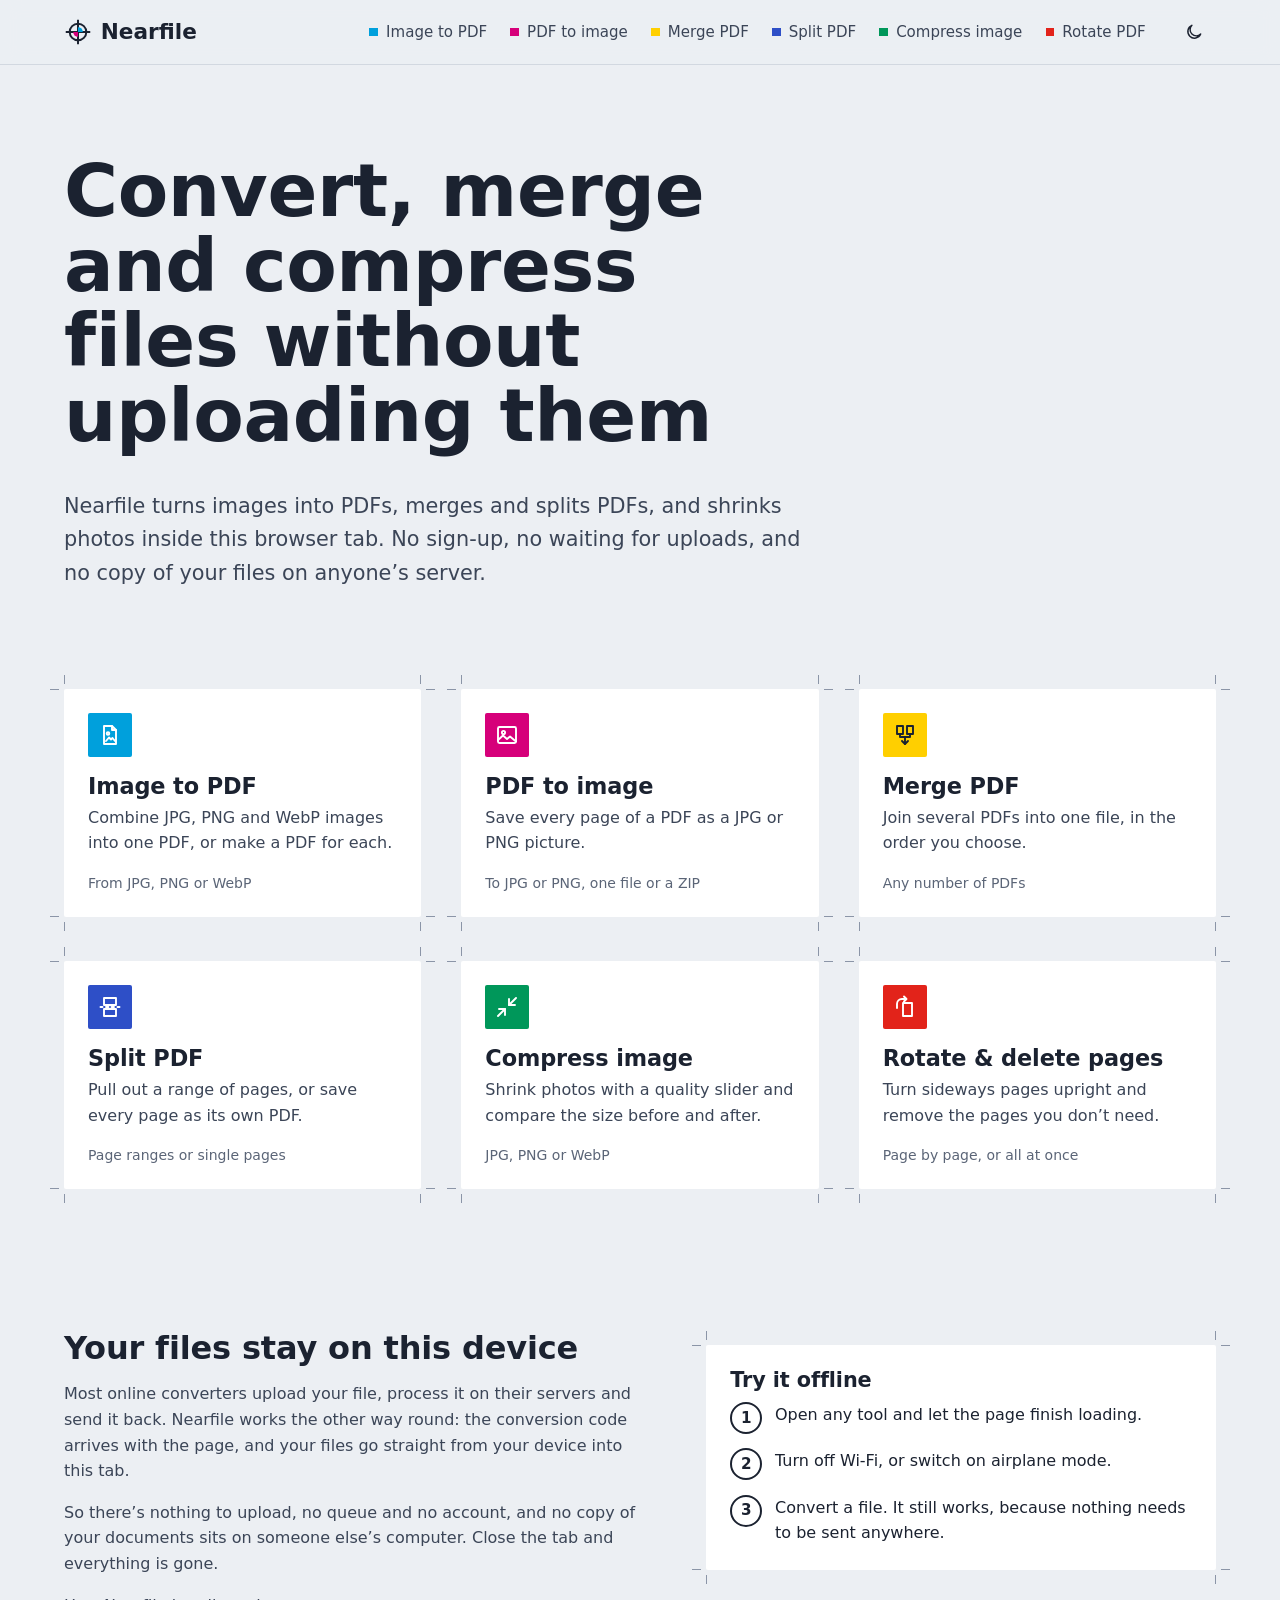
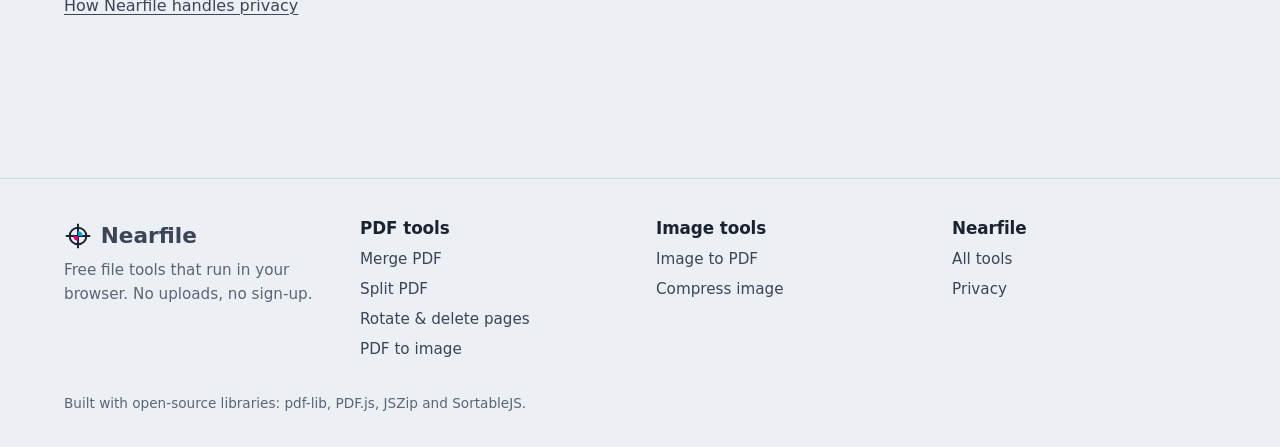
==== public/index.html @ 50607411 "Add files via upload" ====
<!doctype html>
<html lang="en">
<head>
  <meta charset="utf-8">
  <meta name="viewport" content="width=device-width, initial-scale=1">
  <meta http-equiv="Content-Security-Policy" content="default-src 'self'; script-src 'self' https://cdn.jsdelivr.net; connect-src 'self' https://cdn.jsdelivr.net; font-src 'self' https://cdn.jsdelivr.net; img-src 'self' blob: data:; worker-src 'self' blob:; style-src 'self'; object-src 'none'; base-uri 'self'; form-action 'none'">
  <meta name="referrer" content="no-referrer">
  <title>Nearfile: Free File Converter That Never Uploads Your Files</title>
  <meta name="description" content="Convert images to PDF, merge, split and rotate PDFs, turn PDF pages into images and compress photos. Free, no sign-up, and your files never leave your device.">
  <meta property="og:type" content="website">
  <meta property="og:site_name" content="Nearfile">
  <meta property="og:title" content="Nearfile: Free File Converter That Never Uploads Your Files">
  <meta property="og:description" content="Convert images to PDF, merge, split and rotate PDFs, turn PDF pages into images and compress photos. Free, no sign-up, and your files never leave your device.">
  <meta name="theme-color" content="#eceff3" media="(prefers-color-scheme: light)">
  <meta name="theme-color" content="#11151c" media="(prefers-color-scheme: dark)">
  <link rel="icon" href="assets/img/favicon.svg" type="image/svg+xml">
  <link rel="stylesheet" href="assets/css/site.css">
  <script src="assets/js/theme-init.js"></script>
  <script src="assets/js/site.js" defer></script>
  <script type="application/ld+json">{"@context": "https://schema.org", "@type": "WebSite", "name": "Nearfile", "description": "Convert images to PDF, merge, split and rotate PDFs, turn PDF pages into images and compress photos. Free, no sign-up, and your files never leave your device."}</script>
</head>
<body>
<a class="skip-link" href="#main">Skip to content</a>
<header class="site-header">
  <div class="wrap header-row">
    <a class="brand" href="./"><svg viewBox="0 0 32 32" aria-hidden="true"><path class="k" d="M16 2v28M2 16h28" stroke-width="2.25" fill="none"/><circle class="k" cx="16" cy="16" r="9.5" stroke-width="2.25" fill="none"/><path class="c" d="M16 16V10.5A5.5 5.5 0 0 1 21.5 16Z"/><path class="m" d="M16 16v5.5a5.5 5.5 0 0 1-5.5-5.5Z"/></svg><span>Nearfile</span></a>
    <nav class="site-nav" id="site-nav" aria-label="Tools">
      <ul>
          <li><a class="t-image-to-pdf" href="image-to-pdf/">Image to PDF</a></li>
          <li><a class="t-pdf-to-image" href="pdf-to-image/">PDF to image</a></li>
          <li><a class="t-merge-pdf" href="merge-pdf/">Merge PDF</a></li>
          <li><a class="t-split-pdf" href="split-pdf/">Split PDF</a></li>
          <li><a class="t-compress-image" href="compress-image/">Compress image</a></li>
          <li><a class="t-rotate-pdf" href="rotate-pdf/">Rotate PDF</a></li>
      </ul>
    </nav>
    <div class="header-actions">
      <button type="button" class="icon-btn theme-toggle" data-theme-toggle aria-pressed="false" aria-label="Dark theme" title="Dark theme">
        <svg class="icon moon" viewBox="0 0 24 24" aria-hidden="true"><path d="M20 14.5A8 8 0 1 1 9.5 4a6.5 6.5 0 0 0 10.5 10.5z"/></svg><svg class="icon sun" viewBox="0 0 24 24" aria-hidden="true"><circle cx="12" cy="12" r="4"/><path d="M12 2v2M12 20v2M4.9 4.9l1.4 1.4M17.7 17.7l1.4 1.4M2 12h2M20 12h2M4.9 19.1l1.4-1.4M17.7 6.3l1.4-1.4"/></svg>
      </button>
      <button type="button" class="icon-btn nav-toggle" data-nav-toggle aria-expanded="false" aria-controls="site-nav">
        <svg class="icon" viewBox="0 0 24 24" aria-hidden="true"><path d="M4 7h16M4 12h16M4 17h16"/></svg><span>Tools</span>
      </button>
    </div>
  </div>
</header>
<main id="main">
  <div class="wrap">
    <section class="hero">
      <h1>Convert, merge and compress files without uploading them</h1>
      <p class="lead">Nearfile turns images into PDFs, merges and splits PDFs, and shrinks photos inside this browser tab. No sign-up, no waiting for uploads, and no copy of your files on anyone’s server.</p>
    </section>

    <section class="tools-section" aria-labelledby="tools-title">
      <h2 id="tools-title" class="visually-hidden">Tools</h2>
      <ul class="tool-grid">
        <li>
          <a class="tool-card cropped t-image-to-pdf" href="image-to-pdf/">
            <span class="swatch" aria-hidden="true"><svg class="icon" viewBox="0 0 24 24" aria-hidden="true"><path d="M6 3h8l4 4v14H6z"/><path d="M14 3v4h4"/><circle cx="10" cy="10.5" r="1.3"/><path d="m8 18 3-3.5 2 2 1.5-1.5 2.5 3"/></svg></span>
            <h3>Image to PDF</h3>
            <p>Combine JPG, PNG and WebP images into one PDF, or make a PDF for each.</p>
            <span class="formats">From JPG, PNG or WebP</span>
          </a>
        </li>
        <li>
          <a class="tool-card cropped t-pdf-to-image" href="pdf-to-image/">
            <span class="swatch" aria-hidden="true"><svg class="icon" viewBox="0 0 24 24" aria-hidden="true"><rect x="3" y="4" width="18" height="16" rx="1.5"/><circle cx="8.5" cy="9.5" r="1.6"/><path d="m3 17 5-4.5 4 3.5 3-2.5 6 5"/></svg></span>
            <h3>PDF to image</h3>
            <p>Save every page of a PDF as a JPG or PNG picture.</p>
            <span class="formats">To JPG or PNG, one file or a ZIP</span>
          </a>
        </li>
        <li>
          <a class="tool-card cropped t-merge-pdf" href="merge-pdf/">
            <span class="swatch" aria-hidden="true"><svg class="icon" viewBox="0 0 24 24" aria-hidden="true"><path d="M4 3h6v8H4zM14 3h6v8h-6z"/><path d="M7 11v3h10v-3"/><path d="M12 14v7"/><path d="m9 18 3 3 3-3"/></svg></span>
            <h3>Merge PDF</h3>
            <p>Join several PDFs into one file, in the order you choose.</p>
            <span class="formats">Any number of PDFs</span>
          </a>
        </li>
        <li>
          <a class="tool-card cropped t-split-pdf" href="split-pdf/">
            <span class="swatch" aria-hidden="true"><svg class="icon" viewBox="0 0 24 24" aria-hidden="true"><path d="M6 3h12v7H6zM6 14h12v7H6z"/><path d="M2.5 12h2M8 12h2.5M13.5 12h2.5M19.5 12h2"/></svg></span>
            <h3>Split PDF</h3>
            <p>Pull out a range of pages, or save every page as its own PDF.</p>
            <span class="formats">Page ranges or single pages</span>
          </a>
        </li>
        <li>
          <a class="tool-card cropped t-compress-image" href="compress-image/">
            <span class="swatch" aria-hidden="true"><svg class="icon" viewBox="0 0 24 24" aria-hidden="true"><path d="M4 14h6v6M20 10h-6V4"/><path d="m14 10 7-7M3 21l7-7"/></svg></span>
            <h3>Compress image</h3>
            <p>Shrink photos with a quality slider and compare the size before and after.</p>
            <span class="formats">JPG, PNG or WebP</span>
          </a>
        </li>
        <li>
          <a class="tool-card cropped t-rotate-pdf" href="rotate-pdf/">
            <span class="swatch" aria-hidden="true"><svg class="icon" viewBox="0 0 24 24" aria-hidden="true"><path d="M10 8h9v13h-9z"/><path d="M4 13V9a5 5 0 0 1 5-5h4"/><path d="m11 1.5 2.5 2.5L11 6.5"/></svg></span>
            <h3>Rotate & delete pages</h3>
            <p>Turn sideways pages upright and remove the pages you don’t need.</p>
            <span class="formats">Page by page, or all at once</span>
          </a>
        </li>
      </ul>
    </section>

    <section class="local" aria-labelledby="local-title">
      <div class="prose">
        <h2 id="local-title">Your files stay on this device</h2>
        <p>Most online converters upload your file, process it on their servers and send it back. Nearfile works the other way round: the conversion code arrives with the page, and your files go straight from your device into this tab.</p>
        <p>So there’s nothing to upload, no queue and no account, and no copy of your documents sits on someone else’s computer. Close the tab and everything is gone.</p>
        <p><a href="privacy/">How Nearfile handles privacy</a></p>
      </div>
      <div class="check-sheet cropped">
        <h3>Try it offline</h3>
        <ol class="steps">
          <li><span>Open any tool and let the page finish loading.</span></li>
          <li><span>Turn off Wi‑Fi, or switch on airplane mode.</span></li>
          <li><span>Convert a file. It still works, because nothing needs to be sent anywhere.</span></li>
        </ol>
      </div>
    </section>
  </div>
</main>
<footer class="site-footer">
  <div class="wrap">
    <div class="footer-grid">
      <div>
        <a class="brand" href="./"><svg viewBox="0 0 32 32" aria-hidden="true"><path class="k" d="M16 2v28M2 16h28" stroke-width="2.25" fill="none"/><circle class="k" cx="16" cy="16" r="9.5" stroke-width="2.25" fill="none"/><path class="c" d="M16 16V10.5A5.5 5.5 0 0 1 21.5 16Z"/><path class="m" d="M16 16v5.5a5.5 5.5 0 0 1-5.5-5.5Z"/></svg><span>Nearfile</span></a>
        <p class="muted">Free file tools that run in your browser. No uploads, no sign-up.</p>
      </div>
      <nav aria-labelledby="f-pdf">
        <h2 id="f-pdf">PDF tools</h2>
        <ul>
          <li><a href="merge-pdf/">Merge PDF</a></li>
          <li><a href="split-pdf/">Split PDF</a></li>
          <li><a href="rotate-pdf/">Rotate & delete pages</a></li>
          <li><a href="pdf-to-image/">PDF to image</a></li>
        </ul>
      </nav>
      <nav aria-labelledby="f-img">
        <h2 id="f-img">Image tools</h2>
        <ul>
          <li><a href="image-to-pdf/">Image to PDF</a></li>
          <li><a href="compress-image/">Compress image</a></li>
        </ul>
      </nav>
      <nav aria-labelledby="f-about">
        <h2 id="f-about">Nearfile</h2>
        <ul>
          <li><a href="./">All tools</a></li>
          <li><a href="privacy/">Privacy</a></li>
        </ul>
      </nav>
    </div>
    <p class="footer-note">Built with open-source libraries: <a href="https://github.com/Hopding/pdf-lib">pdf-lib</a>, <a href="https://github.com/mozilla/pdf.js">PDF.js</a>, <a href="https://github.com/Stuk/jszip">JSZip</a> and <a href="https://github.com/SortableJS/Sortable">SortableJS</a>.</p>
  </div>
</footer>
</body>
</html>
---- public/assets/css/site.css ----
/*
 * Nearfile shared styles
 *
 * Visual idea: files lie on a cool grey desk as white sheets, framed by printer's
 * crop marks. Each tool takes a process-ink colour (cyan, magenta, yellow and
 * their overprints: blue, green, red). Fonts are system fonts only, so the
 * site makes no requests to font services.
 */

/* ---------- Tokens ---------- */
:root {
  color-scheme: light;
  --desk: #eceff3;
  --sheet: #ffffff;
  --sheet-2: #f3f5f8;
  --ink: #1b2230;
  --ink-soft: #3b4557;
  --muted: #5b6577;
  --rule: #d2d8e0;
  --mark: #8b95a7;
  --cyan: #00a0dc;
  --magenta: #d6007a;
  --yellow: #ffcf00;
  --blue: #2e4fc7;
  --green: #00975a;
  --red: #e2231a;
  --on-tool: #ffffff;
  --focus: #0089c2;
  --btn-bg: #1b2230;
  --btn-fg: #ffffff;
  --btn-hover: #323d55;
  --over: #e5f5fc;
  --danger: #a8201a;
  --danger-bg: #fdeceb;
  --danger-line: #f1b9b4;
  --info-bg: #e8f4fa;
  --info-line: #a9d5ea;
  --ok-line: #9fd3b6;

  --font-body: system-ui, -apple-system, "Segoe UI", Roboto, "Helvetica Neue", Arial, sans-serif;
  --font-display: Bahnschrift, "DIN Alternate", "DIN Condensed", "Franklin Gothic Medium", "Nimbus Sans Narrow", sans-serif-condensed, var(--font-body);

  --r-sheet: 2px;
  --r-control: 8px;
  --r-pill: 999px;
  --wrap: 72rem;
  --pad: clamp(1rem, 4vw, 2rem);
  --tool: var(--ink);
}

:root[data-theme="dark"] {
  color-scheme: dark;
  --desk: #11151c;
  --sheet: #1a2029;
  --sheet-2: #222a35;
  --ink: #e9edf3;
  --ink-soft: #c5cdd9;
  --muted: #9aa5b6;
  --rule: #2f3846;
  --mark: #5f6a7c;
  --cyan: #38c2f2;
  --magenta: #ff58b1;
  --yellow: #ffd84d;
  --blue: #8299ff;
  --green: #45d093;
  --red: #ff7064;
  --on-tool: #11151c;
  --focus: #38c2f2;
  --btn-bg: #e9edf3;
  --btn-fg: #11151c;
  --btn-hover: #ffffff;
  --over: #142a3a;
  --danger: #ffa79e;
  --danger-bg: #36191a;
  --danger-line: #6b302c;
  --info-bg: #13283a;
  --info-line: #285370;
  --ok-line: #2c6145;
}

@media (prefers-color-scheme: dark) {
  :root:not([data-theme="light"]) {
    color-scheme: dark;
    --desk: #11151c;
    --sheet: #1a2029;
    --sheet-2: #222a35;
    --ink: #e9edf3;
    --ink-soft: #c5cdd9;
    --muted: #9aa5b6;
    --rule: #2f3846;
    --mark: #5f6a7c;
    --cyan: #38c2f2;
    --magenta: #ff58b1;
    --yellow: #ffd84d;
    --blue: #8299ff;
    --green: #45d093;
    --red: #ff7064;
    --on-tool: #11151c;
    --focus: #38c2f2;
    --btn-bg: #e9edf3;
    --btn-fg: #11151c;
    --btn-hover: #ffffff;
    --over: #142a3a;
    --danger: #ffa79e;
    --danger-bg: #36191a;
    --danger-line: #6b302c;
    --info-bg: #13283a;
    --info-line: #285370;
    --ok-line: #2c6145;
  }
}

/* Tool colours: process inks and their two-ink overprints. */
.t-image-to-pdf   { --tool: var(--cyan); }
.t-pdf-to-image   { --tool: var(--magenta); }
.t-merge-pdf      { --tool: var(--yellow); --on-tool: #1b2230; }
.t-split-pdf      { --tool: var(--blue); }
.t-compress-image { --tool: var(--green); }
.t-rotate-pdf     { --tool: var(--red); }

/* ---------- Base ---------- */
*, *::before, *::after { box-sizing: border-box; }
html { -webkit-text-size-adjust: 100%; scroll-padding-top: 5rem; }
body {
  margin: 0;
  min-height: 100vh;
  display: flex;
  flex-direction: column;
  background: var(--desk);
  color: var(--ink);
  font: 400 1rem/1.6 var(--font-body);
  overflow-x: clip;
}
main { flex: 1; }
img, svg { max-width: 100%; }
[hidden] { display: none !important; }

a { color: inherit; text-decoration-thickness: 1px; text-underline-offset: 0.2em; }
a:hover { text-decoration-thickness: 2px; }
:focus-visible { outline: 3px solid var(--focus); outline-offset: 2px; }

h1, h2, h3 {
  margin: 0 0 0.5em;
  font-family: var(--font-display);
  font-weight: 700;
  line-height: 1.08;
  letter-spacing: -0.005em;
  text-wrap: balance;
}
h1 { font-size: clamp(2.25rem, 5.5vw, 3.25rem); }
h2 { font-size: clamp(1.5rem, 3vw, 2rem); }
h3 { font-size: 1.25rem; }
p { margin: 0 0 1em; }

.wrap { width: min(100% - 2 * var(--pad), var(--wrap)); margin-inline: auto; }
.prose { max-width: 66ch; }
.prose h2 { margin-top: 2.25rem; }
.prose ul { padding-left: 1.2rem; }
.prose li { margin-bottom: 0.4rem; }
.lead { font-size: 1.15rem; color: var(--ink-soft); max-width: 58ch; }
.muted { color: var(--muted); }

.visually-hidden {
  position: absolute !important;
  width: 1px; height: 1px;
  margin: -1px; padding: 0;
  overflow: hidden;
  clip: rect(0 0 0 0);
  white-space: nowrap;
  border: 0;
}
.skip-link {
  position: absolute;
  left: 1rem; top: -4rem;
  z-index: 50;
  padding: 0.6rem 1rem;
  background: var(--btn-bg);
  color: var(--btn-fg);
  border-radius: var(--r-control);
}
.skip-link:focus { top: 1rem; }

.icon { width: 1.25rem; height: 1.25rem; flex: none; fill: none; stroke: currentColor; stroke-width: 1.75; stroke-linecap: round; stroke-linejoin: round; }

/* ---------- Crop marks: the site's signature device ---------- */
.cropped { position: relative; --crop: var(--mark); }
.cropped::before {
  content: "";
  position: absolute;
  inset: -14px;
  pointer-events: none;
  background:
    linear-gradient(var(--crop), var(--crop)) 14px 0 / 1px 9px,
    linear-gradient(var(--crop), var(--crop)) 0 14px / 9px 1px,
    linear-gradient(var(--crop), var(--crop)) calc(100% - 14px) 0 / 1px 9px,
    linear-gradient(var(--crop), var(--crop)) 100% 14px / 9px 1px,
    linear-gradient(var(--crop), var(--crop)) 14px 100% / 1px 9px,
    linear-gradient(var(--crop), var(--crop)) 0 calc(100% - 14px) / 9px 1px,
    linear-gradient(var(--crop), var(--crop)) calc(100% - 14px) 100% / 1px 9px,
    linear-gradient(var(--crop), var(--crop)) 100% calc(100% - 14px) / 9px 1px;
  background-repeat: no-repeat;
  transition: opacity 0.2s;
}

/* ---------- Buttons ---------- */
.btn {
  display: inline-flex;
  align-items: center;
  justify-content: center;
  gap: 0.5rem;
  min-height: 2.75rem;
  padding: 0.6rem 1.15rem;
  border: 1px solid var(--rule);
  border-radius: var(--r-control);
  background: var(--sheet);
  color: var(--ink);
  font: 600 1rem/1.2 var(--font-body);
  text-decoration: none;
  cursor: pointer;
  transition: background-color 0.15s, border-color 0.15s;
}
.btn:hover { border-color: var(--mark); }
.btn:active { transform: translateY(1px); }
.btn:disabled { opacity: 0.5; cursor: not-allowed; transform: none; }
.btn--primary { background: var(--btn-bg); border-color: var(--btn-bg); color: var(--btn-fg); }
.btn--primary:hover { background: var(--btn-hover); border-color: var(--btn-hover); }
.btn--quiet { background: transparent; border-color: transparent; color: var(--ink-soft); }
.btn--quiet:hover { background: var(--sheet); border-color: var(--rule); }
.btn--large { min-height: 3.25rem; padding-inline: 1.5rem; font-size: 1.05rem; }
.btn--small { min-height: 2.25rem; padding: 0.35rem 0.8rem; font-size: 0.9rem; }
.btn--block { width: 100%; }

.icon-btn {
  display: inline-flex;
  align-items: center;
  gap: 0.4rem;
  min-width: 2.75rem;
  min-height: 2.75rem;
  justify-content: center;
  padding: 0 0.6rem;
  border: 1px solid transparent;
  border-radius: var(--r-control);
  background: transparent;
  color: var(--ink);
  font: 600 0.95rem var(--font-body);
  cursor: pointer;
}
.icon-btn:hover { background: var(--sheet); border-color: var(--rule); }

/* ---------- Header ---------- */
.site-header {
  position: sticky;
  top: 0;
  z-index: 30;
  background: var(--desk);
  background: color-mix(in srgb, var(--desk) 90%, transparent);
  -webkit-backdrop-filter: blur(10px);
  backdrop-filter: blur(10px);
  border-bottom: 1px solid var(--rule);
}
.header-row { display: flex; align-items: center; gap: 1rem; min-height: 4rem; }
.brand {
  display: inline-flex;
  align-items: center;
  gap: 0.55rem;
  font-family: var(--font-display);
  font-size: 1.35rem;
  font-weight: 700;
  text-decoration: none;
}
.brand svg { width: 1.75rem; height: 1.75rem; }
.brand .k { stroke: var(--ink); }
.brand .c { fill: var(--cyan); }
.brand .m { fill: var(--magenta); }

.site-nav ul { list-style: none; margin: 0; padding: 0; }
.site-nav a {
  display: flex;
  align-items: center;
  gap: 0.5rem;
  padding: 0.5rem 0.65rem;
  border-radius: var(--r-control);
  color: var(--ink-soft);
  font-size: 0.94rem;
  text-decoration: none;
  white-space: nowrap;
}
.site-nav a::before { content: ""; width: 0.55rem; height: 0.55rem; background: var(--tool); flex: none; }
.site-nav a:hover { background: var(--sheet); color: var(--ink); }
.site-nav a[aria-current="page"] { color: var(--ink); font-weight: 650; box-shadow: inset 0 -2px 0 var(--tool); border-radius: 0; }

.header-actions { display: flex; align-items: center; gap: 0.25rem; }
.theme-toggle .sun { display: none; }
.theme-toggle[aria-pressed="true"] .sun { display: block; }
.theme-toggle[aria-pressed="true"] .moon { display: none; }

@media (min-width: 1024px) {
  .site-nav { margin-left: auto; }
  .site-nav ul { display: flex; gap: 0.15rem; }
  .nav-toggle { display: none; }
}
@media (max-width: 1023.98px) {
  .header-actions { margin-left: auto; }
  .site-nav {
    display: none;
    position: absolute;
    top: 100%;
    left: 0;
    right: 0;
    padding: 0.75rem var(--pad) 1.1rem;
    background: var(--sheet);
    border-bottom: 1px solid var(--rule);
  }
  .site-nav.is-open { display: block; }
  .site-nav ul { display: grid; grid-template-columns: repeat(auto-fill, minmax(10.5rem, 1fr)); gap: 0.15rem 1rem; }
  .site-nav a { padding: 0.7rem 0.5rem; font-size: 1rem; }
}

/* ---------- Footer ---------- */
.site-footer {
  margin-top: clamp(3rem, 8vw, 6rem);
  padding-block: 2.5rem 2rem;
  border-top: 1px solid var(--rule);
  color: var(--ink-soft);
  font-size: 0.95rem;
}
.footer-grid { display: grid; gap: 2rem; grid-template-columns: repeat(auto-fit, minmax(11rem, 1fr)); }
.site-footer h2 { font-size: 1.05rem; margin-bottom: 0.6rem; color: var(--ink); }
.site-footer ul { list-style: none; margin: 0; padding: 0; display: grid; gap: 0.35rem; }
.site-footer a { text-decoration: none; }
.site-footer a:hover { text-decoration: underline; }
.footer-note { margin: 2rem 0 0; font-size: 0.85rem; color: var(--muted); }

/* ---------- Homepage ---------- */
.hero { padding-block: clamp(2.75rem, 8vw, 5.5rem) clamp(2rem, 5vw, 3rem); }
.hero h1 {
  max-width: 17ch;
  font-size: clamp(2.6rem, 7vw, 4.6rem);
  line-height: 1.02;
  animation: register 1.1s cubic-bezier(0.2, 0.7, 0.2, 1) 0.15s both;
}
.hero .lead { font-size: clamp(1.1rem, 2vw, 1.3rem); }

/* One page-load moment: the headline's three ink layers slide into register. */
@keyframes register {
  from { text-shadow: -0.07em 0.03em 0 var(--cyan), 0.06em -0.025em 0 var(--magenta), 0.02em 0.07em 0 var(--yellow); }
  to   { text-shadow: 0 0 0 transparent, 0 0 0 transparent, 0 0 0 transparent; }
}

.tools-section { padding-block: 1rem clamp(3rem, 7vw, 5rem); }
.tool-grid {
  list-style: none;
  margin: 0;
  padding: 14px 0;
  display: grid;
  gap: 2.75rem 2.5rem;
  grid-template-columns: repeat(auto-fill, minmax(min(100%, 18.5rem), 1fr));
}
.tool-card {
  display: flex;
  flex-direction: column;
  height: 100%;
  padding: 1.5rem 1.5rem 1.4rem;
  background: var(--sheet);
  border-radius: var(--r-sheet);
  color: inherit;
  text-decoration: none;
}
.tool-card:hover { --crop: var(--tool); }
.tool-card:hover h3 { text-decoration: underline; text-decoration-thickness: 2px; text-underline-offset: 0.18em; }
.tool-card h3 { font-size: 1.4rem; margin: 1.1rem 0 0.4rem; }
.tool-card p { margin: 0; color: var(--ink-soft); }
.tool-card .formats { margin-top: auto; padding-top: 1rem; font-size: 0.875rem; color: var(--muted); }
.swatch {
  display: grid;
  place-items: center;
  width: 2.75rem;
  height: 2.75rem;
  background: var(--tool);
  color: var(--on-tool);
  border-radius: var(--r-sheet);
}
.swatch .icon { width: 1.5rem; height: 1.5rem; stroke-width: 1.9; }

.local { display: grid; gap: 2.5rem 3.5rem; padding-block: clamp(2rem, 5vw, 3rem); }
@media (min-width: 860px) { .local { grid-template-columns: 1.15fr 1fr; align-items: start; } }
.local .prose p { color: var(--ink-soft); }

.check-sheet { background: var(--sheet); border-radius: var(--r-sheet); padding: 1.5rem; margin-top: 14px; }
.check-sheet h2, .check-sheet h3 { font-size: 1.3rem; }

/* ---------- Numbered steps (real sequences only) ---------- */
.steps { counter-reset: step; list-style: none; margin: 0; padding: 0; display: grid; gap: 0.9rem; }
.steps li { counter-increment: step; display: grid; grid-template-columns: 2rem 1fr; gap: 0.8rem; align-items: baseline; }
.steps li::before {
  content: counter(step);
  display: grid;
  place-items: center;
  width: 2rem;
  height: 2rem;
  border: 2px solid var(--tool);
  border-radius: var(--r-pill);
  font-family: var(--font-display);
  font-weight: 700;
  font-size: 0.95rem;
  align-self: start;
}
.steps strong { display: block; }

/* ---------- Tool pages ---------- */
.tool-head { padding-block: clamp(1.75rem, 5vw, 3rem) 1.5rem; }
.crumbs ol { list-style: none; display: flex; flex-wrap: wrap; gap: 0.4rem; margin: 0 0 1rem; padding: 0; font-size: 0.9rem; color: var(--muted); }
.crumbs li + li::before { content: "/"; margin-right: 0.4rem; }
.crumbs a { text-decoration: none; }
.crumbs a:hover { text-decoration: underline; }
.tool-head h1 { display: flex; align-items: center; gap: 0.9rem; }
.tool-head h1 .swatch { width: 2.5rem; height: 2.5rem; }

.workspace { display: grid; gap: 1.75rem 2.75rem; align-items: start; }
.workspace__main { min-width: 0; padding-top: 14px; }
@media (min-width: 960px) {
  .workspace.has-files { grid-template-columns: minmax(0, 1fr) 21rem; }
  .workspace .panel { position: sticky; top: 5.5rem; margin-top: 14px; max-height: calc(100vh - 6.5rem); overflow-y: auto; overscroll-behavior: contain; }
}

/* Drop zone */
.dropzone {
  display: grid;
  justify-items: center;
  gap: 0.75rem;
  padding: clamp(2.25rem, 7vw, 4.5rem) 1.5rem;
  background: var(--sheet);
  border-radius: var(--r-sheet);
  text-align: center;
  cursor: pointer;
  transition: background-color 0.15s;
}
.dropzone.is-over { background: var(--over); --crop: var(--tool); }
.dropzone.is-disabled { cursor: progress; opacity: 0.6; }
.dropzone__icon { width: 2.75rem; height: 2.75rem; color: var(--tool); stroke-width: 1.6; }
.dropzone__title { margin: 0; font-family: var(--font-display); font-size: 1.6rem; font-weight: 700; line-height: 1.15; }
.dropzone__hint { margin: 0; color: var(--muted); font-size: 0.95rem; }
.dropzone .btn { margin-top: 0.5rem; }
.dz-touch { display: none; }
@media (hover: none) and (pointer: coarse) {
  .dz-pointer { display: none; }
  .dz-touch { display: inline; }
}
.has-files .dropzone {
  display: flex;
  flex-wrap: wrap;
  align-items: center;
  gap: 0.6rem 1rem;
  padding: 0.9rem 1.1rem;
  text-align: left;
}
.has-files .dropzone__icon { width: 1.75rem; height: 1.75rem; }
.has-files .dropzone__title { flex: 1 1 12rem; font-size: 1.1rem; }
.has-files .dropzone__hint { display: none; }
.has-files .dropzone .btn { margin: 0; min-height: 2.5rem; font-size: 0.95rem; }

/* Notices */
.notices:not(:empty) { margin-top: 1.25rem; }
.notice {
  margin: 0;
  padding: 0.8rem 1rem;
  border: 1px solid var(--info-line);
  border-radius: var(--r-control);
  background: var(--info-bg);
  font-size: 0.95rem;
}
.notice--error { border-color: var(--danger-line); background: var(--danger-bg); color: var(--danger); }

/* File list */
.files-bar { display: flex; flex-wrap: wrap; align-items: center; gap: 0.25rem 0.5rem; margin: 1.75rem 0 1rem; }
.files-bar__count { margin: 0 auto 0 0; font-weight: 650; font-variant-numeric: tabular-nums; }
.files-bar__tip { width: 100%; margin: 0; font-size: 0.875rem; color: var(--muted); }

.thumbs {
  list-style: none;
  margin: 0;
  padding: 0.6rem 0 0;
  display: grid;
  gap: 1.1rem;
  grid-template-columns: repeat(auto-fill, minmax(8.5rem, 1fr));
}
@media (max-width: 480px) {
  .thumbs { grid-template-columns: repeat(auto-fill, minmax(6.5rem, 1fr)); gap: 0.9rem; }
  .files-bar__count { width: 100%; }
  .files-bar .btn--quiet:first-of-type { margin-left: -0.8rem; }
  .thumb__move button { width: 1.4rem; height: 1.4rem; }
}
.thumb {
  position: relative;
  display: flex;
  flex-direction: column;
  gap: 0.4rem;
  padding: 0.45rem;
  background: var(--sheet);
  border: 1px solid var(--rule);
  border-radius: var(--r-sheet);
  cursor: grab;
  user-select: none;
  -webkit-user-select: none;
}
.thumb__preview { aspect-ratio: 3 / 4; display: grid; place-items: center; overflow: hidden; background: var(--sheet-2); }
.thumb__preview img { width: 100%; height: 100%; object-fit: contain; pointer-events: none; }
.thumb__index {
  position: absolute;
  top: -0.6rem;
  left: -0.6rem;
  z-index: 1;
  display: grid;
  place-items: center;
  min-width: 1.6rem;
  height: 1.6rem;
  padding: 0 0.35rem;
  border-radius: var(--r-pill);
  background: var(--ink);
  color: var(--sheet);
  font-size: 0.8rem;
  font-weight: 700;
  font-variant-numeric: tabular-nums;
}
.thumb__remove {
  position: absolute;
  top: 0.3rem;
  right: 0.3rem;
  display: grid;
  place-items: center;
  width: 2rem;
  height: 2rem;
  border: 1px solid var(--rule);
  border-radius: var(--r-pill);
  background: var(--sheet);
  color: var(--ink);
  cursor: pointer;
}
.thumb__remove:hover { border-color: var(--danger); color: var(--danger); }
.thumb__remove .icon { width: 1rem; height: 1rem; stroke-width: 2.2; }
.thumb__name { overflow: hidden; font-size: 0.8rem; line-height: 1.3; text-overflow: ellipsis; white-space: nowrap; }
.thumb__row { display: flex; align-items: center; justify-content: space-between; gap: 0.25rem; }
.thumb__size { font-size: 0.75rem; color: var(--muted); font-variant-numeric: tabular-nums; white-space: nowrap; }
.thumb__move { display: flex; gap: 0.15rem; }
.thumb__move button {
  display: grid;
  place-items: center;
  width: 1.6rem;
  height: 1.6rem;
  padding: 0;
  border: 0;
  border-radius: 6px;
  background: transparent;
  color: var(--ink-soft);
  cursor: pointer;
}
.thumb__move button:hover:not(:disabled) { background: var(--sheet-2); color: var(--ink); }
.thumb__move button:disabled { opacity: 0.3; cursor: default; }
.thumb__move .icon { width: 1rem; height: 1rem; stroke-width: 2.2; }
.thumb.is-ghost { opacity: 0.35; }
.thumb.is-chosen { border-color: var(--tool); box-shadow: 0 0 0 2px var(--tool); }
.thumb.is-drag { transform: rotate(2deg); }
.is-busy .thumb { cursor: default; }
.is-busy .thumb__remove, .is-busy .thumb__move { visibility: hidden; }

/* Options panel */
.panel {
  display: grid;
  gap: 1.25rem;
  padding: 1.25rem;
  background: var(--sheet);
  border: 1px solid var(--rule);
  border-radius: var(--r-sheet);
}
.panel > h2 { font-size: 1.3rem; margin: 0; }
.options { display: grid; gap: 1.1rem; margin: 0; padding: 0; border: 0; min-width: 0; }
.field { margin: 0; padding: 0; border: 0; min-width: 0; }
.field legend { margin-bottom: 0.45rem; padding: 0; font-size: 0.95rem; font-weight: 650; }
.field__hint { margin: 0.4rem 0 0; font-size: 0.85rem; color: var(--muted); }
.field:disabled .segmented { opacity: 0.45; }
.segmented { display: flex; flex-wrap: wrap; gap: 3px; padding: 3px; background: var(--sheet-2); border-radius: var(--r-control); }
.segmented label { position: relative; flex: 1 1 auto; }
.segmented input { position: absolute; inset: 0; width: 100%; height: 100%; margin: 0; opacity: 0; cursor: pointer; }
.segmented span {
  display: block;
  padding: 0.5rem 0.6rem;
  border-radius: 6px;
  color: var(--ink-soft);
  font-size: 0.9rem;
  font-weight: 550;
  text-align: center;
  white-space: nowrap;
}
.segmented input:checked + span { background: var(--sheet); color: var(--ink); box-shadow: 0 0 0 1px var(--rule), 0 1px 2px rgb(0 0 0 / 0.08); }
.segmented input:focus-visible + span { outline: 3px solid var(--focus); outline-offset: 1px; }
.field:disabled input { cursor: not-allowed; }

.actions { display: grid; gap: 0.75rem; }
.progress { display: grid; gap: 0.4rem; }
.progress__label { display: flex; justify-content: space-between; gap: 1rem; font-size: 0.875rem; color: var(--muted); font-variant-numeric: tabular-nums; }
.progress__track { height: 0.5rem; overflow: hidden; background: var(--sheet-2); border-radius: var(--r-pill); }
.progress__bar { width: 0; height: 100%; background: var(--tool); transition: width 0.25s ease; }

/* Result */
.result { display: grid; gap: 0.75rem; padding-top: 1.25rem; border-top: 1px solid var(--rule); }
.result h2 { margin: 0; font-size: 1.35rem; }
.result h2:focus { outline: none; }
.result p { margin: 0; color: var(--ink-soft); font-variant-numeric: tabular-nums; }
.result__files { list-style: none; margin: 0; padding: 0; max-height: 15rem; overflow-y: auto; border: 1px solid var(--rule); border-radius: var(--r-control); }
.result__files li + li { border-top: 1px solid var(--rule); }
.result__files a { display: flex; align-items: center; gap: 0.6rem; padding: 0.55rem 0.75rem; font-size: 0.9rem; text-decoration: none; }
.result__files a:hover { background: var(--sheet-2); }
.result__files .name { flex: 1; min-width: 0; overflow: hidden; text-overflow: ellipsis; white-space: nowrap; }
.result__files .size { color: var(--muted); font-variant-numeric: tabular-nums; }

/* Help content under each tool */
.help { display: grid; gap: 3rem; padding-top: clamp(3rem, 7vw, 5rem); }
@media (min-width: 900px) { .help { grid-template-columns: minmax(0, 0.9fr) minmax(0, 1.1fr); gap: 4rem; } }
.faq details { border-top: 1px solid var(--rule); }
.faq details:last-of-type { border-bottom: 1px solid var(--rule); }
.faq summary {
  position: relative;
  padding: 0.9rem 2.25rem 0.9rem 0;
  font-weight: 650;
  cursor: pointer;
  list-style: none;
}
.faq summary::-webkit-details-marker { display: none; }
.faq summary::after { content: "+"; position: absolute; right: 0.35rem; top: 0.7rem; font-size: 1.35rem; font-weight: 400; line-height: 1.2; }
.faq details[open] summary::after { content: "\2212"; }
.faq details p { margin: 0 0 1rem; color: var(--ink-soft); max-width: 66ch; }

.related { padding-top: clamp(2.5rem, 6vw, 4rem); }
.related ul { list-style: none; margin: 0; padding: 0; display: flex; flex-wrap: wrap; gap: 0.75rem; }
.related a {
  display: inline-flex;
  align-items: center;
  gap: 0.6rem;
  padding: 0.55rem 0.9rem 0.55rem 0.6rem;
  background: var(--sheet);
  border: 1px solid var(--rule);
  border-radius: var(--r-control);
  font-weight: 600;
  text-decoration: none;
}
.related a:hover { border-color: var(--tool); }
.related .swatch { width: 1.9rem; height: 1.9rem; }
.related .swatch .icon { width: 1.1rem; height: 1.1rem; }

@media (prefers-reduced-motion: reduce) {
  *, *::before, *::after { animation: none !important; transition: none !important; scroll-behavior: auto !important; }
}

/* Small additions */
.panel form { display: grid; gap: 1.25rem; }
.thumbs:empty { display: none; }
.prose > h2:first-child { margin-top: 0; }
.local--privacy { padding-top: 0; }
@media (min-width: 860px) { .local--privacy .check-sheet { position: sticky; top: 6rem; } }
.check-sheet__note { margin: 1rem 0 0; font-size: 0.95rem; }

/* ======================================================================
   Shared by the PDF and compression tools
   ====================================================================== */
:root { --good: #19703f; }
:root[data-theme="dark"] { --good: #6fdca3; }
@media (prefers-color-scheme: dark) { :root:not([data-theme="light"]) { --good: #6fdca3; } }

/* Small square icon buttons */
.mini-btn {
  display: inline-grid;
  place-items: center;
  width: 2rem;
  height: 2rem;
  padding: 0;
  border: 1px solid transparent;
  border-radius: 6px;
  background: transparent;
  color: var(--ink-soft);
  cursor: pointer;
  text-decoration: none;
}
.mini-btn:hover:not(:disabled) { background: var(--sheet-2); border-color: var(--rule); color: var(--ink); }
.mini-btn:disabled { opacity: 0.35; cursor: default; }
.mini-btn .icon { width: 1.1rem; height: 1.1rem; stroke-width: 2; }
.mini-btn--large { width: 2.5rem; height: 2.5rem; }
.mini-btn--large .icon { width: 1.25rem; height: 1.25rem; }
.mini-btn--delete[aria-pressed="true"] { background: var(--danger-bg); border-color: var(--danger-line); color: var(--danger); }

/* Text fields */
.field-label { display: block; margin-bottom: 0.45rem; font-size: 0.95rem; font-weight: 650; }
.input {
  width: 100%;
  min-height: 2.75rem;
  padding: 0.55rem 0.75rem;
  border: 1px solid var(--rule);
  border-radius: var(--r-control);
  background: var(--sheet);
  color: var(--ink);
  font: inherit;
}
.input::placeholder { color: var(--muted); opacity: 1; }
.input:focus-visible { outline: 3px solid var(--focus); outline-offset: 1px; border-color: var(--focus); }
.input[aria-invalid="true"] { border-color: var(--danger); }
.field__error { margin: 0.4rem 0 0; color: var(--danger); font-size: 0.875rem; }
.field__actions { display: flex; flex-wrap: wrap; gap: 0.25rem; margin: 0.35rem 0 0 -0.6rem; }
.panel__summary { margin: 0; color: var(--ink-soft); font-size: 0.95rem; }

/* Quality slider */
.range-head { display: flex; align-items: baseline; justify-content: space-between; gap: 1rem; margin-bottom: 0.3rem; }
.range-head .field-label { margin: 0; }
.range-value { font-family: var(--font-display); font-size: 1.25rem; font-weight: 700; font-variant-numeric: tabular-nums; }
.range { width: 100%; margin: 0.25rem 0; accent-color: var(--tool); height: 1.75rem; cursor: pointer; }
.range-scale { display: flex; justify-content: space-between; font-size: 0.8rem; color: var(--muted); }

/* Page grids (PDF to image, Split, Rotate) */
.pages {
  list-style: none;
  margin: 0;
  padding: 0.6rem 0 0;
  display: grid;
  gap: 1rem;
  grid-template-columns: repeat(auto-fill, minmax(8rem, 1fr));
}
.pages:empty { display: none; }
@media (max-width: 480px) { .pages { grid-template-columns: repeat(auto-fill, minmax(6.5rem, 1fr)); gap: 0.85rem; } }
.page {
  position: relative;
  display: flex;
  flex-direction: column;
  gap: 0.35rem;
  width: 100%;
  height: 100%;
  padding: 0.45rem;
  background: var(--sheet);
  border: 1px solid var(--rule);
  border-radius: var(--r-sheet);
  color: inherit;
  font: inherit;
  text-align: left;
}
button.page { cursor: pointer; }
button.page:hover:not(:disabled) { border-color: var(--mark); }
button.page:disabled { cursor: default; opacity: 1; }
.page__preview { position: relative; display: block; aspect-ratio: 1; overflow: hidden; background: var(--sheet-2); }
/* The image fills a square and letterboxes the page, so turning it 90° always fits.
   drop-shadow outlines the page itself, not the transparent letterbox. */
.page__preview img {
  position: absolute;
  inset: 4px;
  width: calc(100% - 8px);
  height: calc(100% - 8px);
  object-fit: contain;
  filter: drop-shadow(0 0 1px rgb(0 0 0 / 0.45));
  transition: transform 0.2s ease, opacity 0.2s;
}
.page__preview img:not([src]) { visibility: hidden; }
.page__label { font-size: 0.8rem; color: var(--muted); font-variant-numeric: tabular-nums; }
.page[aria-pressed="true"] { border-color: var(--tool); box-shadow: 0 0 0 2px var(--tool); }
.page[aria-pressed="true"] .page__label { color: var(--ink); font-weight: 650; }
.page__check {
  position: absolute;
  top: -0.55rem;
  right: -0.55rem;
  display: none;
  place-items: center;
  width: 1.5rem;
  height: 1.5rem;
  border-radius: var(--r-pill);
  background: var(--tool);
  color: var(--on-tool);
}
.page__check .icon { width: 0.95rem; height: 0.95rem; stroke-width: 2.6; }
.page[aria-pressed="true"] .page__check { display: grid; }
.page__tools { display: flex; justify-content: space-between; margin-top: auto; }
.page.is-deleted .page__preview img { opacity: 0.2; }
.page.is-deleted .page__label { color: var(--danger); text-decoration: line-through; }
.is-busy .page { pointer-events: none; }
.files-bar__actions { display: flex; flex-wrap: wrap; gap: 0.25rem; }

/* Compression list */
.clist { list-style: none; margin: 0; padding: 0; display: grid; gap: 0.6rem; }
.clist:empty { display: none; }
.crow {
  display: grid;
  grid-template-columns: 4.5rem minmax(0, 1fr) auto;
  align-items: center;
  gap: 0.9rem;
  padding: 0.55rem;
  background: var(--sheet);
  border: 1px solid var(--rule);
  border-radius: var(--r-sheet);
}
.crow__thumb {
  display: grid;
  place-items: center;
  width: 4.5rem;
  height: 4.5rem;
  padding: 0;
  overflow: hidden;
  border: 0;
  background: var(--sheet-2);
  cursor: zoom-in;
}
.crow__thumb:disabled { cursor: progress; }
.crow__thumb img { width: 100%; height: 100%; object-fit: cover; }
.crow__body { display: grid; gap: 0.1rem; min-width: 0; }
.crow__name { overflow: hidden; font-weight: 600; text-overflow: ellipsis; white-space: nowrap; }
.crow__sizes { font-size: 0.9rem; color: var(--ink-soft); font-variant-numeric: tabular-nums; }
.crow__saving { font-size: 0.875rem; color: var(--muted); }
.crow__saving.is-good { color: var(--good); font-weight: 650; }
.crow__actions { display: flex; gap: 0.15rem; }
.is-working .crow__thumb img { opacity: 0.55; }

.totals { display: grid; gap: 0.15rem; padding: 0.9rem 1rem; background: var(--sheet-2); border-radius: var(--r-control); }
.totals__sizes { font-size: 0.95rem; color: var(--ink-soft); font-variant-numeric: tabular-nums; }
.totals__saving { font-family: var(--font-display); font-size: 1.6rem; font-weight: 700; line-height: 1.15; }
.totals.is-good .totals__saving { color: var(--good); }
.downloads { display: grid; gap: 0.5rem; }
.downloads:empty { display: none; }

/* Before / after dialog */
.compare {
  width: min(100% - 2rem, 56rem);
  max-height: calc(100vh - 2rem);
  padding: 0;
  border: 0;
  border-radius: var(--r-sheet);
  background: var(--sheet);
  color: var(--ink);
}
.compare::backdrop { background: rgb(10 14 20 / 0.72); }
.compare__head { display: flex; align-items: center; gap: 1rem; padding: 0.6rem 0.6rem 0.6rem 1.1rem; border-bottom: 1px solid var(--rule); }
.compare__title { flex: 1; min-width: 0; margin: 0; overflow: hidden; font-size: 1.1rem; text-overflow: ellipsis; white-space: nowrap; }
.compare__stage { display: grid; place-items: center; height: min(65vh, 40rem); padding: 0.5rem; background: var(--sheet-2); }
.compare__stage img { max-width: 100%; max-height: 100%; object-fit: contain; }
.compare__foot { display: flex; flex-wrap: wrap; align-items: center; justify-content: space-between; gap: 0.75rem; padding: 0.8rem 1.1rem; }
.compare__foot .segmented { min-width: 14rem; }
.compare__sizes { margin: 0; color: var(--ink-soft); font-variant-numeric: tabular-nums; }
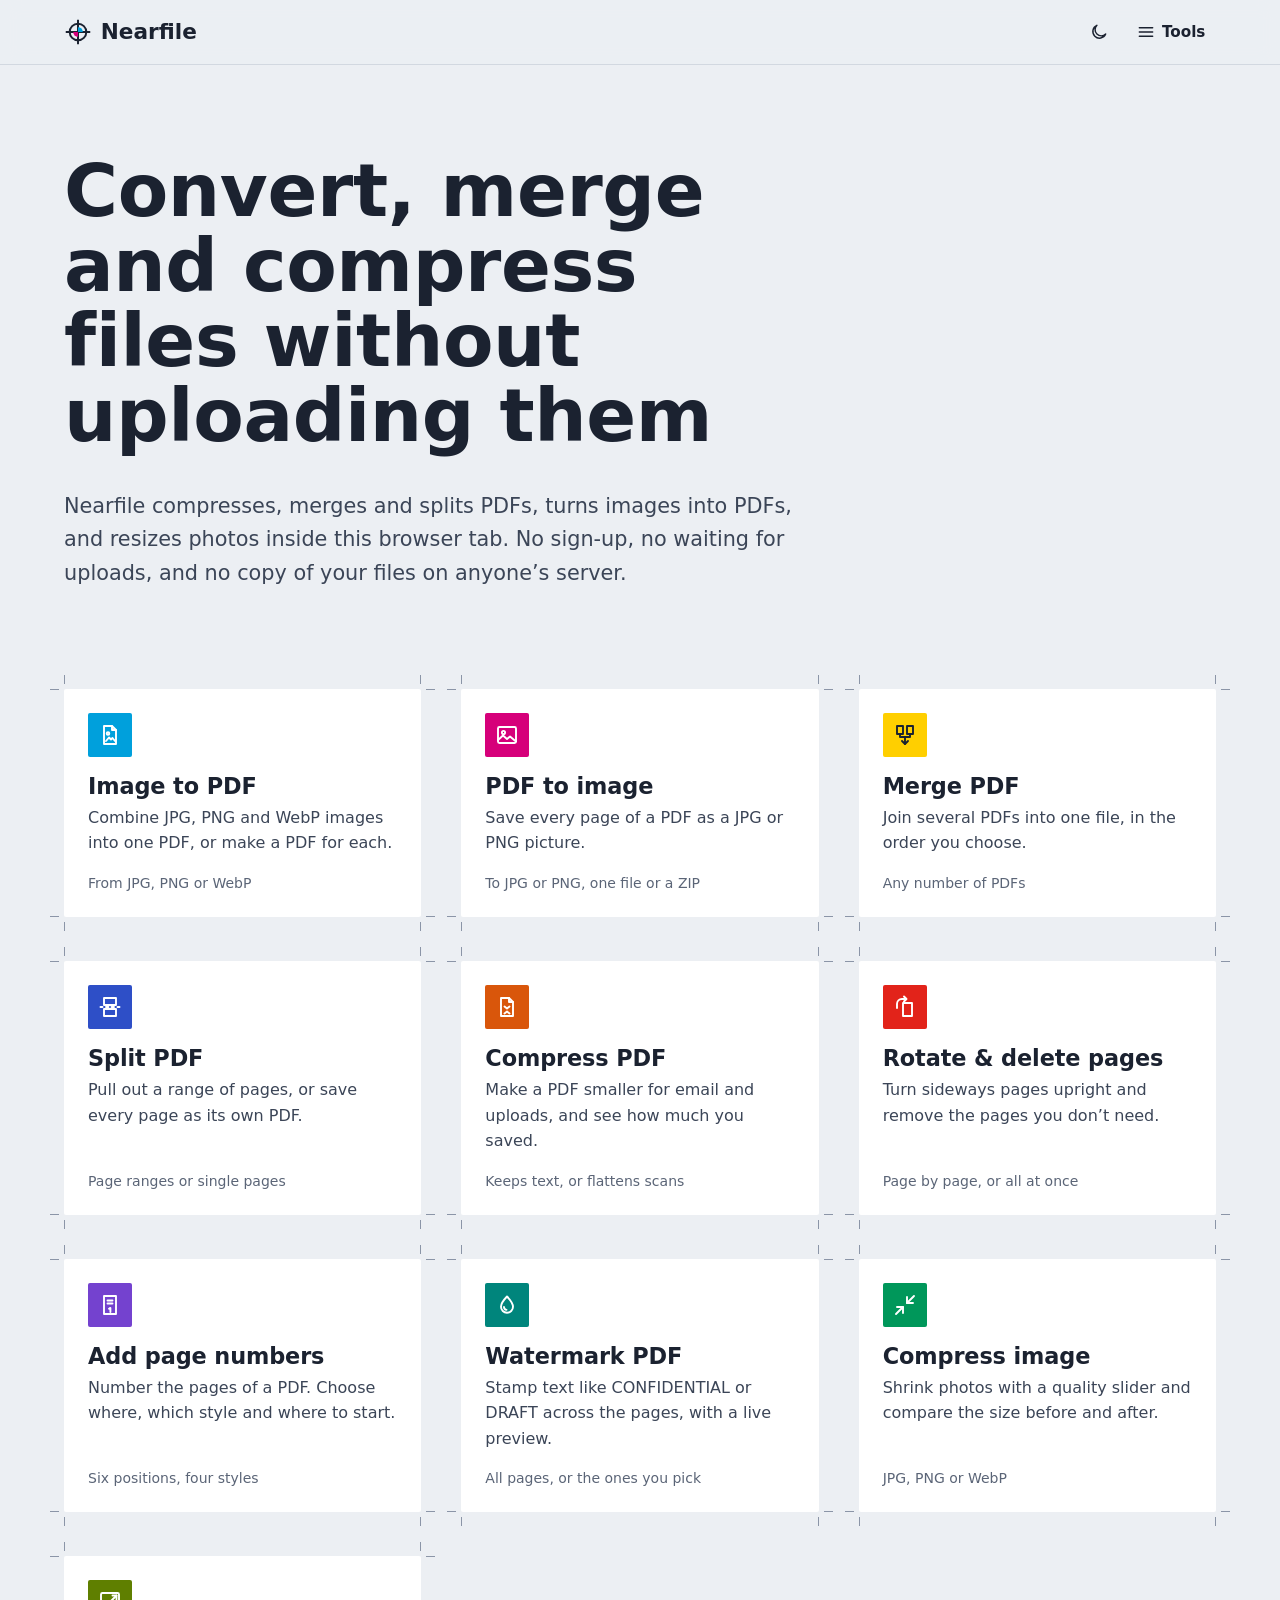
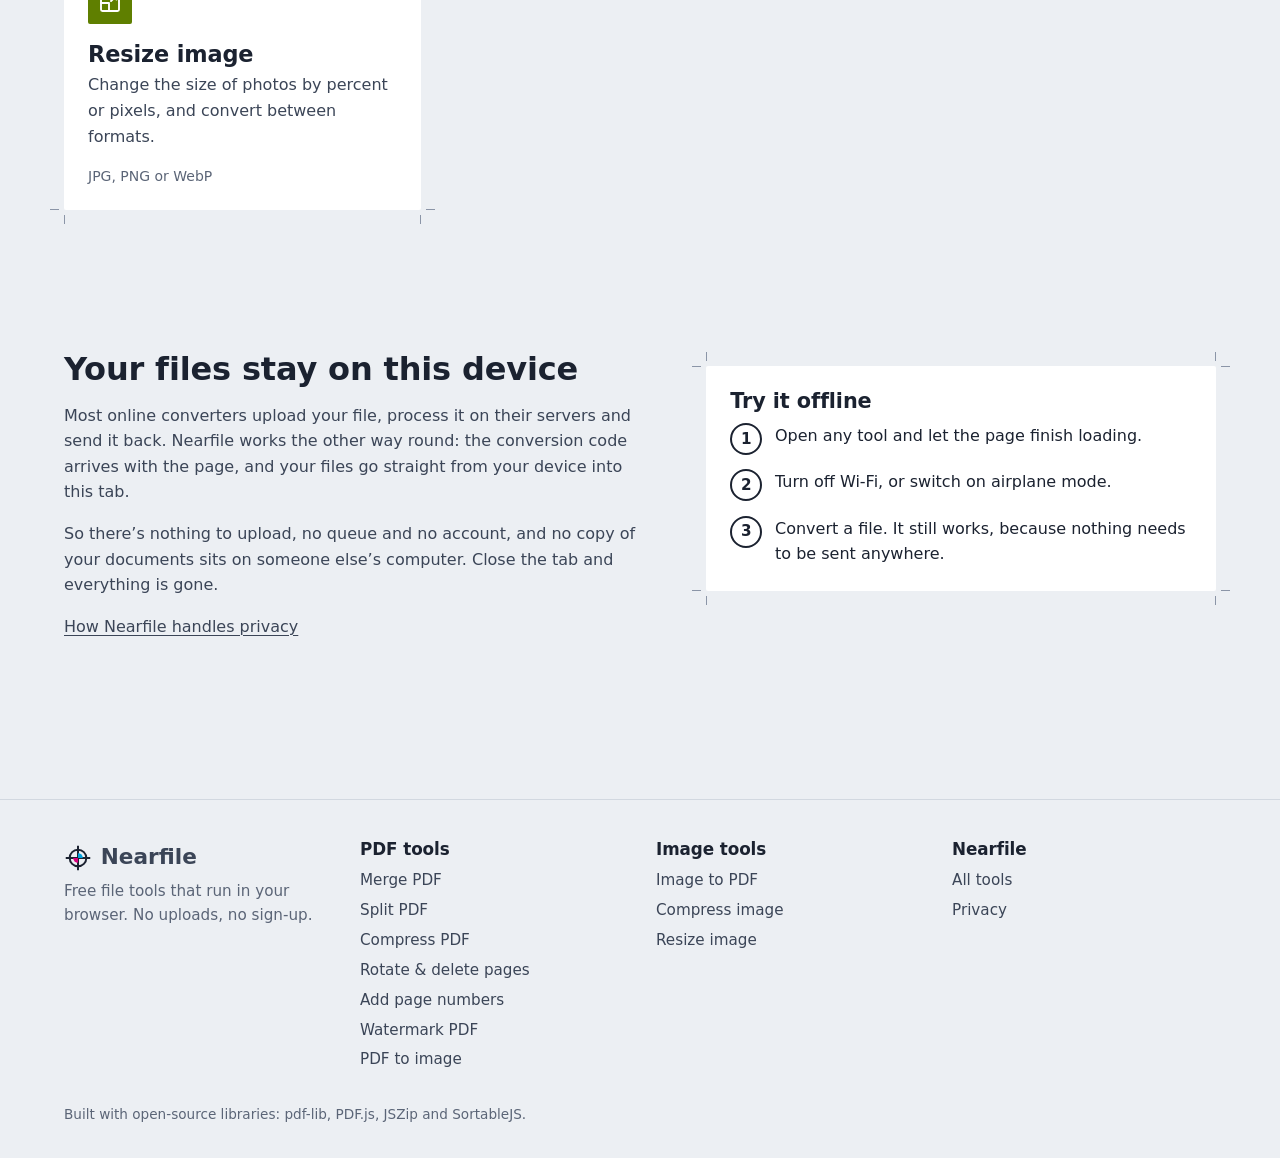
==== commit ac9bb939: "Add files via upload" ====
--- a/public/index.html
+++ b/public/index.html
@@ -6,18 +6,18 @@
   <meta http-equiv="Content-Security-Policy" content="default-src 'self'; script-src 'self' https://cdn.jsdelivr.net; connect-src 'self' https://cdn.jsdelivr.net; font-src 'self' https://cdn.jsdelivr.net; img-src 'self' blob: data:; worker-src 'self' blob:; style-src 'self'; object-src 'none'; base-uri 'self'; form-action 'none'">
   <meta name="referrer" content="no-referrer">
   <title>Nearfile: Free File Converter That Never Uploads Your Files</title>
-  <meta name="description" content="Convert images to PDF, merge, split and rotate PDFs, turn PDF pages into images and compress photos. Free, no sign-up, and your files never leave your device.">
+  <meta name="description" content="Compress, merge, split and rotate PDFs, add page numbers or a watermark, convert images to PDF and resize or compress photos. Free, no sign-up, and your files never leave your device.">
   <meta property="og:type" content="website">
   <meta property="og:site_name" content="Nearfile">
   <meta property="og:title" content="Nearfile: Free File Converter That Never Uploads Your Files">
-  <meta property="og:description" content="Convert images to PDF, merge, split and rotate PDFs, turn PDF pages into images and compress photos. Free, no sign-up, and your files never leave your device.">
+  <meta property="og:description" content="Compress, merge, split and rotate PDFs, add page numbers or a watermark, convert images to PDF and resize or compress photos. Free, no sign-up, and your files never leave your device.">
   <meta name="theme-color" content="#eceff3" media="(prefers-color-scheme: light)">
   <meta name="theme-color" content="#11151c" media="(prefers-color-scheme: dark)">
   <link rel="icon" href="assets/img/favicon.svg" type="image/svg+xml">
   <link rel="stylesheet" href="assets/css/site.css">
   <script src="assets/js/theme-init.js"></script>
   <script src="assets/js/site.js" defer></script>
-  <script type="application/ld+json">{"@context": "https://schema.org", "@type": "WebSite", "name": "Nearfile", "description": "Convert images to PDF, merge, split and rotate PDFs, turn PDF pages into images and compress photos. Free, no sign-up, and your files never leave your device."}</script>
+  <script type="application/ld+json">{"@context": "https://schema.org", "@type": "WebSite", "name": "Nearfile", "description": "Compress, merge, split and rotate PDFs, add page numbers or a watermark, convert images to PDF and resize or compress photos. Free, no sign-up, and your files never leave your device."}</script>
 </head>
 <body>
 <a class="skip-link" href="#main">Skip to content</a>
@@ -30,8 +30,12 @@
           <li><a class="t-pdf-to-image" href="pdf-to-image/">PDF to image</a></li>
           <li><a class="t-merge-pdf" href="merge-pdf/">Merge PDF</a></li>
           <li><a class="t-split-pdf" href="split-pdf/">Split PDF</a></li>
+          <li><a class="t-compress-pdf" href="compress-pdf/">Compress PDF</a></li>
+          <li><a class="t-rotate-pdf" href="rotate-pdf/">Rotate PDF</a></li>
+          <li><a class="t-add-page-numbers" href="add-page-numbers/">Page numbers</a></li>
+          <li><a class="t-watermark-pdf" href="watermark-pdf/">Watermark</a></li>
           <li><a class="t-compress-image" href="compress-image/">Compress image</a></li>
-          <li><a class="t-rotate-pdf" href="rotate-pdf/">Rotate PDF</a></li>
+          <li><a class="t-resize-image" href="resize-image/">Resize image</a></li>
       </ul>
     </nav>
     <div class="header-actions">
@@ -48,7 +52,7 @@
   <div class="wrap">
     <section class="hero">
       <h1>Convert, merge and compress files without uploading them</h1>
-      <p class="lead">Nearfile turns images into PDFs, merges and splits PDFs, and shrinks photos inside this browser tab. No sign-up, no waiting for uploads, and no copy of your files on anyone’s server.</p>
+      <p class="lead">Nearfile compresses, merges and splits PDFs, turns images into PDFs, and resizes photos inside this browser tab. No sign-up, no waiting for uploads, and no copy of your files on anyone’s server.</p>
     </section>
 
     <section class="tools-section" aria-labelledby="tools-title">
@@ -87,6 +91,38 @@
           </a>
         </li>
         <li>
+          <a class="tool-card cropped t-compress-pdf" href="compress-pdf/">
+            <span class="swatch" aria-hidden="true"><svg class="icon" viewBox="0 0 24 24" aria-hidden="true"><path d="M6 3h8l4 4v14H6z"/><path d="M14 3v4h4"/><path d="m9.5 11.5 2.5 2 2.5-2"/><path d="m9.5 18.5 2.5-2 2.5 2"/></svg></span>
+            <h3>Compress PDF</h3>
+            <p>Make a PDF smaller for email and uploads, and see how much you saved.</p>
+            <span class="formats">Keeps text, or flattens scans</span>
+          </a>
+        </li>
+        <li>
+          <a class="tool-card cropped t-rotate-pdf" href="rotate-pdf/">
+            <span class="swatch" aria-hidden="true"><svg class="icon" viewBox="0 0 24 24" aria-hidden="true"><path d="M10 8h9v13h-9z"/><path d="M4 13V9a5 5 0 0 1 5-5h4"/><path d="m11 1.5 2.5 2.5L11 6.5"/></svg></span>
+            <h3>Rotate & delete pages</h3>
+            <p>Turn sideways pages upright and remove the pages you don’t need.</p>
+            <span class="formats">Page by page, or all at once</span>
+          </a>
+        </li>
+        <li>
+          <a class="tool-card cropped t-add-page-numbers" href="add-page-numbers/">
+            <span class="swatch" aria-hidden="true"><svg class="icon" viewBox="0 0 24 24" aria-hidden="true"><path d="M6 3h12v18H6z"/><path d="M9.5 7.5h5M9.5 10.5h5"/><path d="m11 15.8 1.4-.9V19"/></svg></span>
+            <h3>Add page numbers</h3>
+            <p>Number the pages of a PDF. Choose where, which style and where to start.</p>
+            <span class="formats">Six positions, four styles</span>
+          </a>
+        </li>
+        <li>
+          <a class="tool-card cropped t-watermark-pdf" href="watermark-pdf/">
+            <span class="swatch" aria-hidden="true"><svg class="icon" viewBox="0 0 24 24" aria-hidden="true"><path d="M12 3.5s6 6.2 6 10.3a6 6 0 0 1-12 0C6 9.7 12 3.5 12 3.5z"/><path d="M9 14a3 3 0 0 0 2.5 2.9"/></svg></span>
+            <h3>Watermark PDF</h3>
+            <p>Stamp text like CONFIDENTIAL or DRAFT across the pages, with a live preview.</p>
+            <span class="formats">All pages, or the ones you pick</span>
+          </a>
+        </li>
+        <li>
           <a class="tool-card cropped t-compress-image" href="compress-image/">
             <span class="swatch" aria-hidden="true"><svg class="icon" viewBox="0 0 24 24" aria-hidden="true"><path d="M4 14h6v6M20 10h-6V4"/><path d="m14 10 7-7M3 21l7-7"/></svg></span>
             <h3>Compress image</h3>
@@ -95,11 +131,11 @@
           </a>
         </li>
         <li>
-          <a class="tool-card cropped t-rotate-pdf" href="rotate-pdf/">
-            <span class="swatch" aria-hidden="true"><svg class="icon" viewBox="0 0 24 24" aria-hidden="true"><path d="M10 8h9v13h-9z"/><path d="M4 13V9a5 5 0 0 1 5-5h4"/><path d="m11 1.5 2.5 2.5L11 6.5"/></svg></span>
-            <h3>Rotate & delete pages</h3>
-            <p>Turn sideways pages upright and remove the pages you don’t need.</p>
-            <span class="formats">Page by page, or all at once</span>
+          <a class="tool-card cropped t-resize-image" href="resize-image/">
+            <span class="swatch" aria-hidden="true"><svg class="icon" viewBox="0 0 24 24" aria-hidden="true"><rect x="3" y="3" width="18" height="18" rx="1.5"/><path d="M3 13h8v8"/><path d="m13 11 5.5-5.5"/><path d="M14.5 5.5h4v4"/></svg></span>
+            <h3>Resize image</h3>
+            <p>Change the size of photos by percent or pixels, and convert between formats.</p>
+            <span class="formats">JPG, PNG or WebP</span>
           </a>
         </li>
       </ul>
@@ -135,7 +171,10 @@
         <ul>
           <li><a href="merge-pdf/">Merge PDF</a></li>
           <li><a href="split-pdf/">Split PDF</a></li>
+          <li><a href="compress-pdf/">Compress PDF</a></li>
           <li><a href="rotate-pdf/">Rotate & delete pages</a></li>
+          <li><a href="add-page-numbers/">Add page numbers</a></li>
+          <li><a href="watermark-pdf/">Watermark PDF</a></li>
           <li><a href="pdf-to-image/">PDF to image</a></li>
         </ul>
       </nav>
@@ -144,6 +183,7 @@
         <ul>
           <li><a href="image-to-pdf/">Image to PDF</a></li>
           <li><a href="compress-image/">Compress image</a></li>
+          <li><a href="resize-image/">Resize image</a></li>
         </ul>
       </nav>
       <nav aria-labelledby="f-about">
--- a/public/assets/css/site.css
+++ b/public/assets/css/site.css
@@ -24,6 +24,10 @@
   --blue: #2e4fc7;
   --green: #00975a;
   --red: #e2231a;
+  --orange: #d9560b;
+  --violet: #7442cf;
+  --teal: #00857c;
+  --lime: #5f7f00;
   --on-tool: #ffffff;
   --focus: #0089c2;
   --btn-bg: #1b2230;
@@ -64,6 +68,10 @@
   --blue: #8299ff;
   --green: #45d093;
   --red: #ff7064;
+  --orange: #ff9d57;
+  --violet: #b79bff;
+  --teal: #3fd6c8;
+  --lime: #b6dd3c;
   --on-tool: #11151c;
   --focus: #38c2f2;
   --btn-bg: #e9edf3;
@@ -95,6 +103,10 @@
     --blue: #8299ff;
     --green: #45d093;
     --red: #ff7064;
+    --orange: #ff9d57;
+    --violet: #b79bff;
+    --teal: #3fd6c8;
+    --lime: #b6dd3c;
     --on-tool: #11151c;
     --focus: #38c2f2;
     --btn-bg: #e9edf3;
@@ -117,6 +129,10 @@
 .t-split-pdf      { --tool: var(--blue); }
 .t-compress-image { --tool: var(--green); }
 .t-rotate-pdf     { --tool: var(--red); }
+.t-compress-pdf    { --tool: var(--orange); }
+.t-add-page-numbers { --tool: var(--violet); }
+.t-watermark-pdf  { --tool: var(--teal); }
+.t-resize-image   { --tool: var(--lime); }
 
 /* ---------- Base ---------- */
 *, *::before, *::after { box-sizing: border-box; }
@@ -294,27 +310,28 @@
 .theme-toggle[aria-pressed="true"] .sun { display: block; }
 .theme-toggle[aria-pressed="true"] .moon { display: none; }
 
-@media (min-width: 1024px) {
-  .site-nav { margin-left: auto; }
-  .site-nav ul { display: flex; gap: 0.15rem; }
-  .nav-toggle { display: none; }
-}
-@media (max-width: 1023.98px) {
-  .header-actions { margin-left: auto; }
-  .site-nav {
-    display: none;
-    position: absolute;
-    top: 100%;
-    left: 0;
-    right: 0;
-    padding: 0.75rem var(--pad) 1.1rem;
-    background: var(--sheet);
-    border-bottom: 1px solid var(--rule);
-  }
-  .site-nav.is-open { display: block; }
-  .site-nav ul { display: grid; grid-template-columns: repeat(auto-fill, minmax(10.5rem, 1fr)); gap: 0.15rem 1rem; }
-  .site-nav a { padding: 0.7rem 0.5rem; font-size: 1rem; }
-}
+/* Ten tools are too many for one row, so the tool list is always a menu under the header. */
+.header-actions { margin-left: auto; }
+.site-nav {
+  display: none;
+  position: absolute;
+  top: 100%;
+  left: 0;
+  right: 0;
+  padding: 0.75rem var(--pad) 1.1rem;
+  background: var(--sheet);
+  border-bottom: 1px solid var(--rule);
+  box-shadow: 0 12px 24px rgb(0 0 0 / 0.08);
+}
+.site-nav.is-open { display: block; }
+.site-nav ul {
+  display: grid;
+  grid-template-columns: repeat(auto-fill, minmax(10.5rem, 1fr));
+  gap: 0.15rem 1rem;
+  max-width: var(--wrap);
+  margin-inline: auto;
+}
+.site-nav a { padding: 0.7rem 0.5rem; font-size: 1rem; }
 
 /* ---------- Footer ---------- */
 .site-footer {
@@ -837,3 +854,76 @@
 .compare__foot { display: flex; flex-wrap: wrap; align-items: center; justify-content: space-between; gap: 0.75rem; padding: 0.8rem 1.1rem; }
 .compare__foot .segmented { min-width: 14rem; }
 .compare__sizes { margin: 0; color: var(--ink-soft); font-variant-numeric: tabular-nums; }
+
+/* ---------- Compress PDF, page numbers, watermark, resize image ---------- */
+
+/* Checkbox rows */
+.check { display: flex; align-items: center; gap: 0.65rem; min-height: 2.25rem; font-size: 0.95rem; cursor: pointer; }
+.check input { flex: none; width: 1.15rem; height: 1.15rem; margin: 0; accent-color: var(--tool); cursor: inherit; }
+.check input:focus-visible { outline: 3px solid var(--focus); outline-offset: 2px; }
+fieldset:disabled .check { opacity: 0.45; cursor: not-allowed; }
+
+/* Two fields side by side */
+.field-row { display: grid; grid-template-columns: repeat(2, minmax(0, 1fr)); gap: 0.75rem; }
+.field-row .field-label { margin-bottom: 0.35rem; }
+.field-row .field__hint, .field-row .field__error { grid-column: 1 / -1; margin-top: 0; }
+.input--number { font-variant-numeric: tabular-nums; }
+fieldset:disabled .input { opacity: 0.45; cursor: not-allowed; }
+
+/* A PDF row in the file list shows the whole first page, not a cropped square */
+.crow__thumb--page, .crow__thumb--static { cursor: default; }
+.crow__thumb--page img { object-fit: contain; background: #fff; }
+
+/* Page position picker: a small sheet with six places to click */
+.posgrid {
+  display: grid;
+  grid-template-columns: repeat(3, 1fr);
+  grid-template-rows: auto 1fr auto;
+  width: 8rem;
+  height: 9.5rem;
+  padding: 0.3rem;
+  background: #fff;
+  border: 1px solid var(--rule);
+  border-radius: 3px;
+  box-shadow: 0 4px 14px rgb(0 0 0 / 0.1);
+}
+.posgrid__gap { grid-column: 1 / -1; }
+.posgrid label { position: relative; display: grid; place-items: center; min-height: 2.5rem; cursor: pointer; }
+.posgrid input { position: absolute; inset: 0; width: 100%; height: 100%; margin: 0; opacity: 0; cursor: pointer; }
+.posgrid span.dot { width: 1.4rem; height: 0.5rem; border-radius: 2px; background: #cfd6e0; transition: background-color 0.12s, transform 0.12s; }
+.posgrid label:hover span.dot { background: #a9b4c4; }
+.posgrid input:checked + span.dot { background: var(--tool); transform: scaleY(1.3); }
+.posgrid input:focus-visible + span.dot { outline: 3px solid var(--focus); outline-offset: 3px; }
+fieldset:disabled .posgrid { opacity: 0.5; }
+fieldset:disabled .posgrid label, fieldset:disabled .posgrid input { cursor: not-allowed; }
+.position-field { display: flex; flex-wrap: wrap; align-items: center; gap: 0.5rem 1.1rem; }
+.position-field .field__hint { flex: 1 1 8rem; margin: 0; }
+
+/* Live preview of the stamp on the first page. Sizes use container units, so it scales with the preview. */
+.stamp-wrap { display: grid; gap: 0.7rem; justify-items: center; margin: 0; padding: 1.25rem 1rem; background: var(--sheet-2); border-radius: var(--r-sheet); }
+.stamp-wrap figcaption { font-size: 0.875rem; color: var(--muted); text-align: center; }
+.stamp {
+  container-type: inline-size;
+  position: relative;
+  width: min(100%, 22rem);
+  aspect-ratio: 210 / 297;
+  overflow: hidden;
+  background: #fff;
+  box-shadow: 0 0 0 1px var(--rule), 0 8px 24px rgb(0 0 0 / 0.14);
+}
+.stamp img { position: absolute; inset: 0; width: 100%; height: 100%; object-fit: contain; }
+.stamp__mark {
+  position: absolute;
+  line-height: 1;
+  white-space: nowrap;
+  font-family: Helvetica, Arial, "Liberation Sans", sans-serif;
+  pointer-events: none;
+}
+.stamp__mark[hidden] { display: none; }
+
+/* Result card after compressing a PDF */
+.result .totals { margin: 0; }
+.result__note { font-size: 0.9rem; color: var(--ink-soft); }
+
+/* Resize image: output size under each picture */
+.crow__saving.is-warn { color: var(--danger); font-weight: 650; }
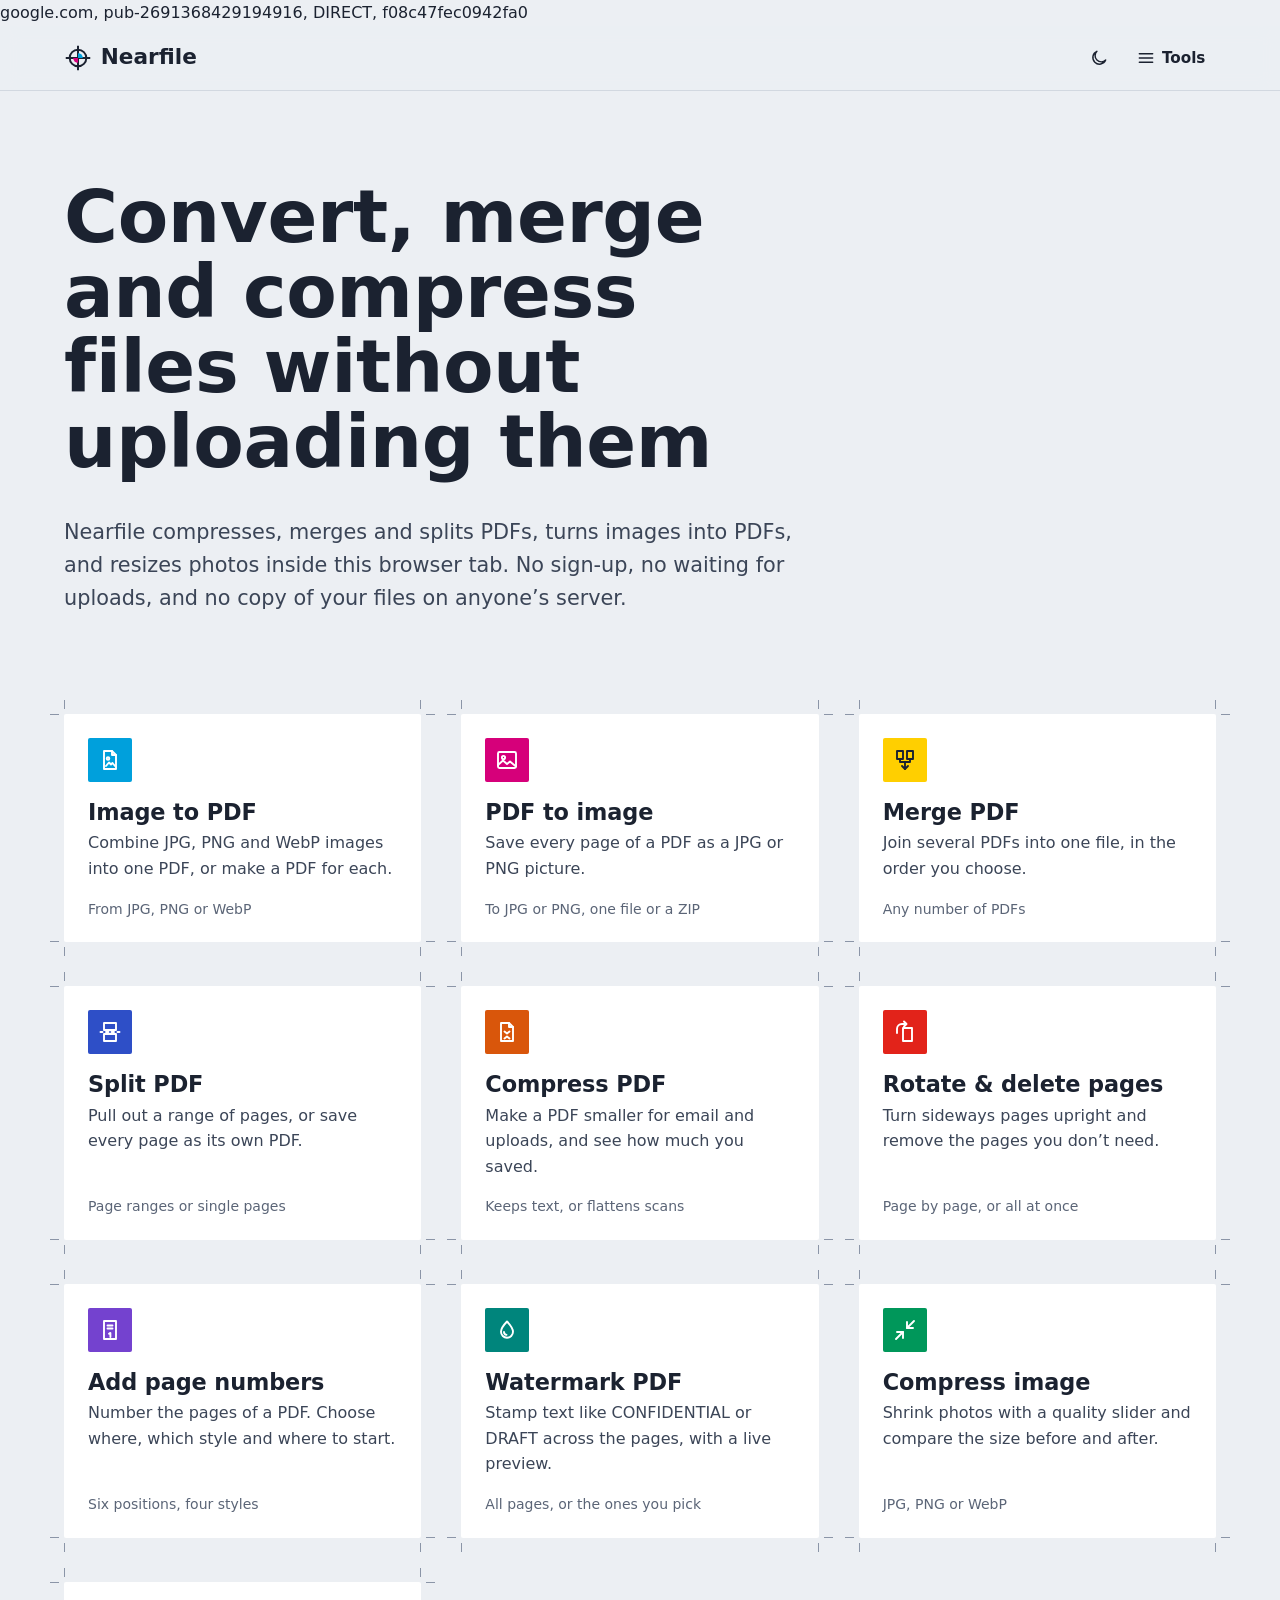
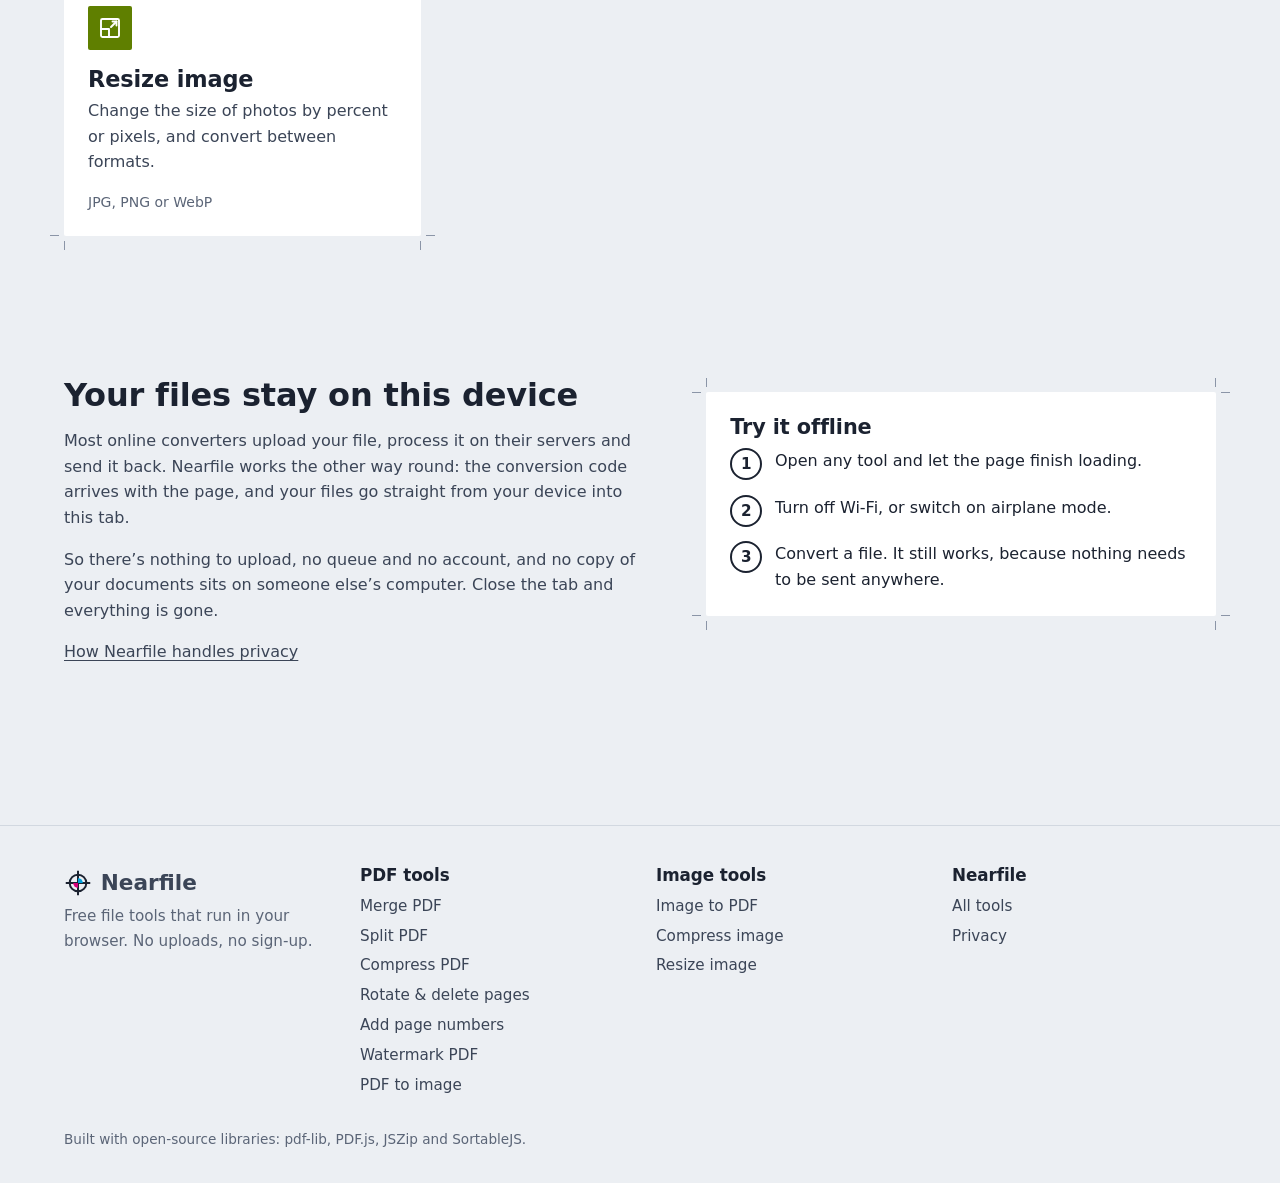
==== commit 0cca9c63: "Update index.html" ====
--- a/public/index.html
+++ b/public/index.html
@@ -1,6 +1,7 @@
 <!doctype html>
 <html lang="en">
 <head>
+  google.com, pub-2691368429194916, DIRECT, f08c47fec0942fa0
   <meta charset="utf-8">
   <meta name="viewport" content="width=device-width, initial-scale=1">
   <meta http-equiv="Content-Security-Policy" content="default-src 'self'; script-src 'self' https://cdn.jsdelivr.net; connect-src 'self' https://cdn.jsdelivr.net; font-src 'self' https://cdn.jsdelivr.net; img-src 'self' blob: data:; worker-src 'self' blob:; style-src 'self'; object-src 'none'; base-uri 'self'; form-action 'none'">
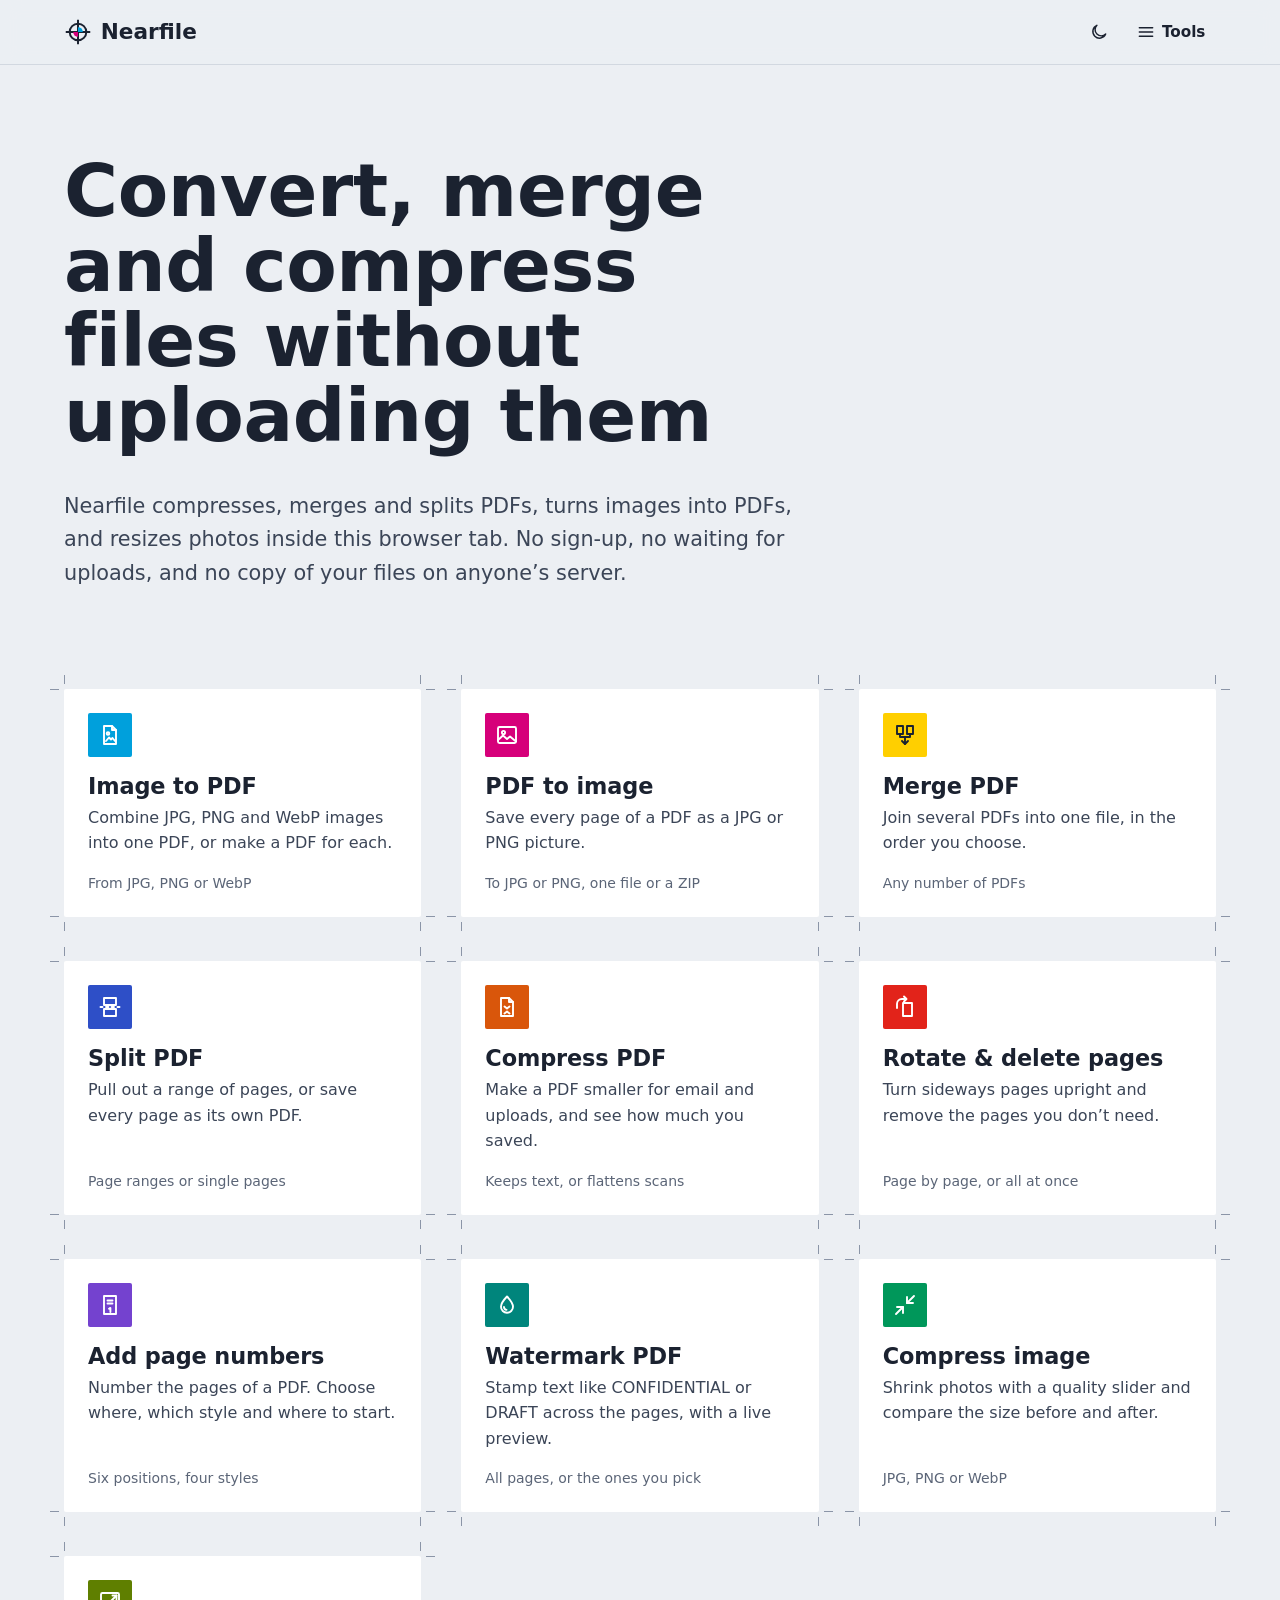
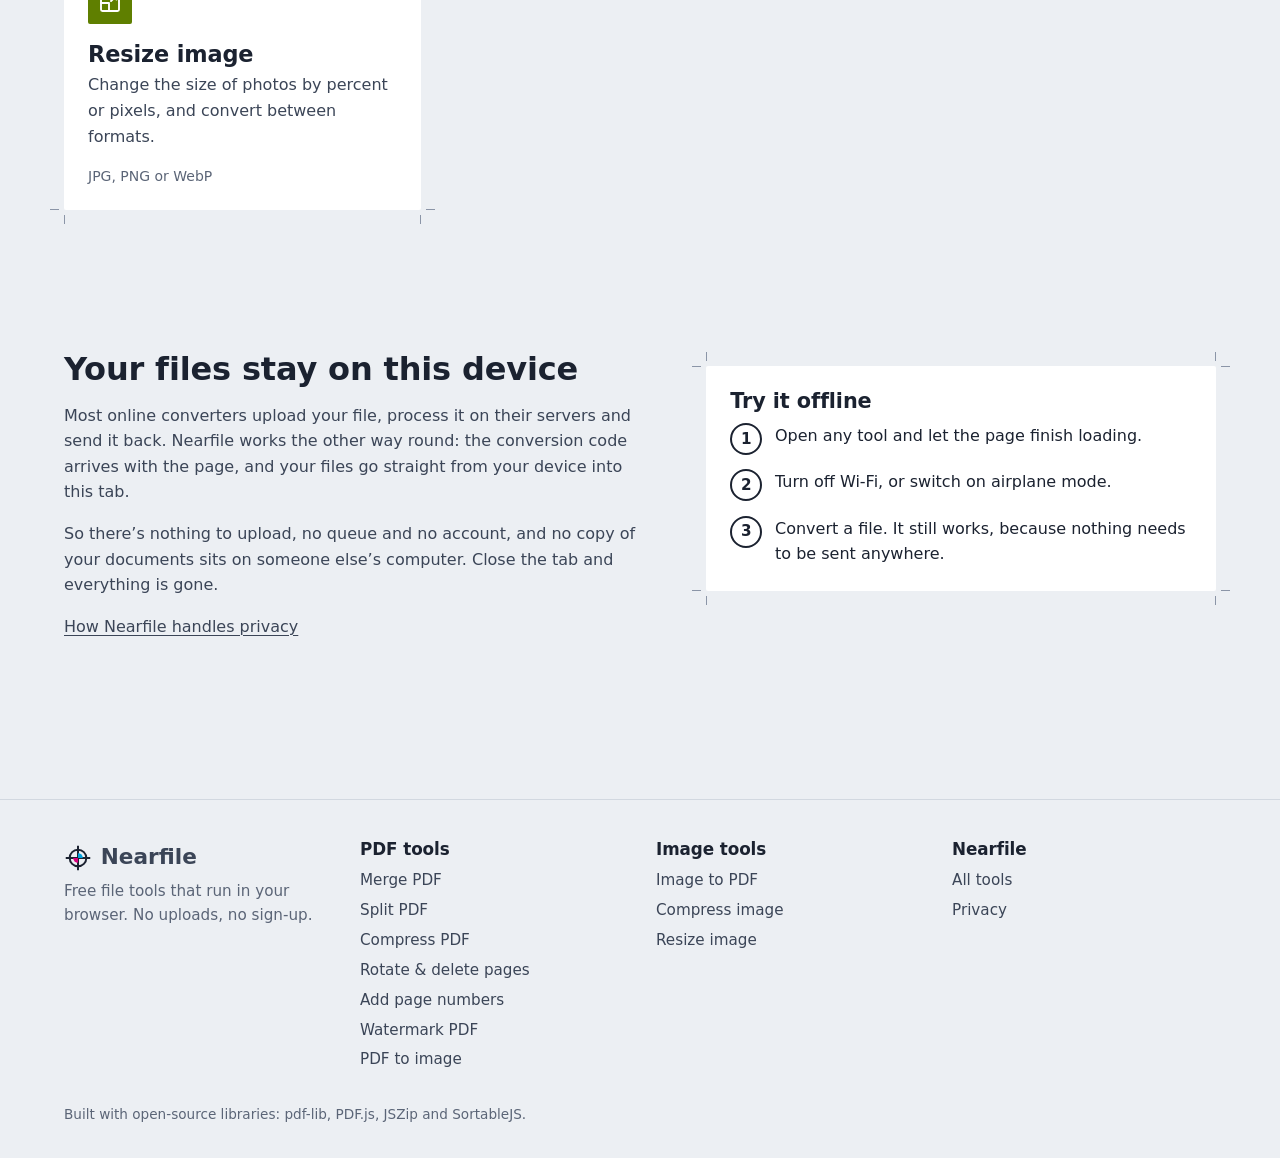
==== commit b03d8e3c: "Update index.html" ====
--- a/public/index.html
+++ b/public/index.html
@@ -1,7 +1,8 @@
 <!doctype html>
 <html lang="en">
 <head>
-  google.com, pub-2691368429194916, DIRECT, f08c47fec0942fa0
+  <script async src="https://pagead2.googlesyndication.com/pagead/js/adsbygoogle.js?client=ca-pub-2691368429194916"
+     crossorigin="anonymous"></script>
   <meta charset="utf-8">
   <meta name="viewport" content="width=device-width, initial-scale=1">
   <meta http-equiv="Content-Security-Policy" content="default-src 'self'; script-src 'self' https://cdn.jsdelivr.net; connect-src 'self' https://cdn.jsdelivr.net; font-src 'self' https://cdn.jsdelivr.net; img-src 'self' blob: data:; worker-src 'self' blob:; style-src 'self'; object-src 'none'; base-uri 'self'; form-action 'none'">
